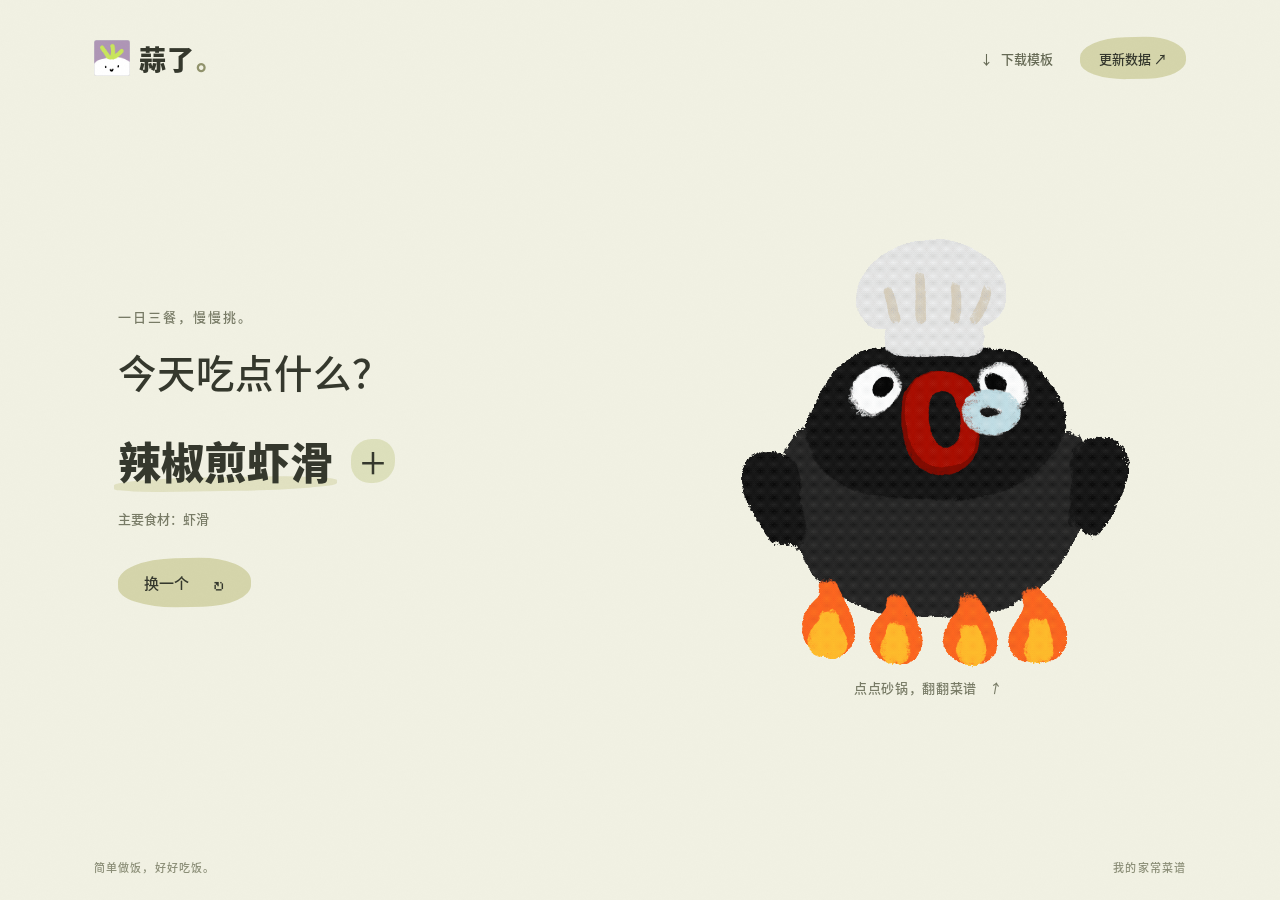
==== index.html @ 5bbe8998 "Add files via upload" ====
<!doctype html>
<html lang="zh-CN">
<head>
  <meta charset="UTF-8">
  <meta name="viewport" content="width=device-width, initial-scale=1, viewport-fit=cover">
  <meta name="theme-color" content="#f1f1e3">
  <meta name="description" content="蒜了，一本慢慢挑、好好吃的家常菜谱。">
  <title>蒜了 · 今天也好好吃饭</title>
  <link rel="icon" href="assets/garlic.png">
  <link rel="stylesheet" href="styles.css">
  <script src="assets/vendor/xlsx.full.min.js" defer></script>
  <script src="icons.js" defer></script>
  <script src="app.js" defer></script>
</head>
<body>
  <svg class="svg-definitions" xmlns="http://www.w3.org/2000/svg" aria-hidden="true"><defs>
    <filter id="pencil-edge" x="-10%" y="-50%" width="120%" height="200%"><feTurbulence type="fractalNoise" baseFrequency=".08 .3" numOctaves="2" seed="12" result="noise"/><feDisplacementMap in="SourceGraphic" in2="noise" scale="1.4" xChannelSelector="R" yChannelSelector="G"/></filter>
    <symbol id="pencil-line" viewBox="0 0 180 12"><path d="M5 6 C34 3 54 8 83 6 S137 7 175 5" fill="none" stroke="currentColor" stroke-width="5" stroke-linecap="round" filter="url(#pencil-edge)"/></symbol>
  </defs></svg>
  <main class="recipe-book">
    <section id="home-screen" class="home-screen fade-in" aria-label="今日推荐">
      <header class="home-header">
        <div class="brand"><img src="assets/garlic.png" alt="" width="36" height="36"><span>蒜了<span class="brand-dot">。</span></span></div>
        <div class="data-actions">
          <button class="text-button" onclick="downloadCSVTemplate()"><span aria-hidden="true">↓</span> 下载模板</button>
          <button class="paint-button small" onclick="triggerFileSelect()">更新数据 <span aria-hidden="true">↗</span></button>
          <input type="file" id="file-uploader" accept=".xlsx,.csv" class="hidden" onchange="handleFileUpload(event)" aria-label="上传菜谱数据">
        </div>
      </header>
      <div class="home-content">
        <div class="recommendation">
          <p class="eyebrow">一日三餐，慢慢挑。</p>
          <h1>今天吃点什么？</h1>
          <div class="recommended-dish"><span id="recommend-dish-name">加载中…</span><button class="add-recommended" onclick="addRecommendedToCart()" aria-label="将推荐菜加入砂锅">＋</button></div>
          <p id="recommend-ingredients" class="recommend-ingredients"></p>
          <button class="paint-button shuffle" onclick="shakeRecommendation()">换一个 <span aria-hidden="true">↻</span></button>
        </div>
        <div class="home-illustration">
          <button id="home-pot-container" class="home-pot" onclick="transitionToApp()" aria-label="打开菜谱，开始选菜"><img src="assets/penguin-pot.gif" alt="正在煮饭的企鹅砂锅" fetchpriority="high"></button>
          <p class="pot-caption">点点砂锅，翻翻菜谱 <span aria-hidden="true">↗</span></p>
        </div>
      </div>
      <footer class="home-footer"><span>简单做饭，好好吃饭。</span><span>我的家常菜谱</span></footer>
    </section>

    <section id="app-screen" class="app-screen hidden fade-in" aria-label="菜谱">
      <header class="app-header">
        <button class="brand" onclick="backToHome()" aria-label="蒜了，返回首页"><img src="assets/garlic.png" alt="" width="30" height="30"><span>蒜了<span class="brand-dot">。</span></span></button>
        <span class="app-note">今天，也好好吃饭。</span>
      </header>
      <nav class="categories" aria-label="食材种类">
        <!-- categories populated once, retaining the original handlers -->
      </nav>
      <div class="book-body">
        <aside class="left-sidebar" aria-label="具体筛选">
          <div id="left-sidebar-tags" class="tag-list"></div>
          <button class="back-button" onclick="backToHome()"><span aria-hidden="true">↶</span> 返回</button>
        </aside>
        <section class="recipe-content" aria-label="菜品列表">
          <div class="filter-caption"><span id="active-filter-indicator">种类：鸡</span><span id="filtered-count">0 条</span></div>
          <div id="recipe-list-container" class="recipe-list"></div>
        </section>
        <aside class="right-sidebar" aria-label="筛选与菜品管理">
          <div class="clipboard">
            <div class="clipboard-art" aria-hidden="true"></div>
            <div class="clipboard-menu">
              <button onclick="selectDimension('烹饪方式')" id="dim-method" class="dimension-btn"><span>烹饪方式 <span class="hand-icon menu-emoji icon-frying-pan" data-hand-icon="frying-pan" aria-hidden="true"></span></span><svg class="menu-line" aria-hidden="true"><use href="#pencil-line"/></svg></button>
              <button onclick="selectDimension('难易程度')" id="dim-difficulty" class="dimension-btn"><span>难易程度 <span class="hand-icon menu-emoji icon-star" data-hand-icon="star" aria-hidden="true"></span></span><svg class="menu-line" aria-hidden="true"><use href="#pencil-line"/></svg></button>
              <button onclick="selectDimension('开胃菜')" id="dim-appetizer" class="dimension-btn"><span>开胃菜 <span class="hand-icon menu-emoji icon-tomato" data-hand-icon="tomato" aria-hidden="true"></span></span><svg class="menu-line" aria-hidden="true"><use href="#pencil-line"/></svg></button>
              <button onclick="selectDimension('快手菜')" id="dim-quick" class="dimension-btn"><span>快手菜 <span class="hand-icon menu-emoji icon-stopwatch" data-hand-icon="stopwatch" aria-hidden="true"></span></span><svg class="menu-line" aria-hidden="true"><use href="#pencil-line"/></svg></button>
            </div>
          </div>
          <div class="sidebar-actions">
            <button class="text-button" onclick="scrollToTop()">回到顶部 <span aria-hidden="true">↑</span></button>
            <button class="text-button" onclick="openAddDishModal()">增加菜品 <span aria-hidden="true">＋</span></button>
            <button class="text-button" onclick="toggleEditMode()" id="edit-mode-btn">编辑菜品 <span class="hand-icon icon-pencil" data-hand-icon="pencil" aria-hidden="true"></span></button>
          </div>
        </aside>
      </div>
      <div class="floating-pot">
        <section id="cart-popup" class="cart-popup hidden fade-in" aria-label="我的砂锅">
          <header class="cart-header"><h2>我的砂锅</h2><span>长按 / 点 × 删除</span></header>
          <div id="cart-items-list" class="cart-items"></div>
          <div class="cart-actions"><button class="text-button danger" onclick="clearCart()">清空</button><button class="paint-button small" onclick="toggleCart()">关闭</button></div>
        </section>
        <button class="cart-toggle" onclick="toggleCart()" aria-label="查看我的砂锅"><span id="cart-star" class="hidden" aria-hidden="true"></span><span class="pot-image"><img src="assets/pot.png" alt="企鹅砂锅"></span><span id="cart-badge" class="cart-badge hidden">0</span><span class="cart-label">我的砂锅</span></button>
      </div>
    </section>
  </main>
  <div id="toast-container" class="toast-container" role="status" aria-live="polite"></div>
  <div id="confirm-modal" class="modal hidden" role="dialog" aria-modal="true" aria-labelledby="confirm-text">
    <div id="confirm-box" class="modal-sheet confirm-sheet scale-95 opacity-0"><div id="confirm-emoji" class="confirm-emoji" aria-hidden="true"></div><p id="confirm-text"></p><div class="dialog-actions"><button id="confirm-cancel-btn" class="text-button">取消</button><button id="confirm-ok-btn" class="paint-button danger">确定</button></div></div>
  </div>
  <div id="add-dish-modal" class="modal hidden" role="dialog" aria-modal="true" aria-labelledby="add-dish-title">
    <div class="modal-sheet form-sheet scale-95 opacity-0"><header class="form-header"><p class="eyebrow">给家常菜谱添一笔</p><h2 id="add-dish-title">增加新菜品</h2></header>
      <form id="add-dish-form" onsubmit="saveNewDish(event)">
        <label for="dish-name">菜名 <span class="required">*</span></label><input type="text" id="dish-name" required placeholder="如：小炒肉">
        <label for="dish-ingredients">主要食材 <span class="required">*</span></label><input type="text" id="dish-ingredients" required placeholder="如：五花肉、青椒">
        <label for="dish-garnish">配料 <span class="optional">选填</span></label><input type="text" id="dish-garnish" placeholder="如：蒜头、豆豉">
        <div class="form-grid"><div><label for="dish-type">种类</label><select id="dish-type"><option value="鸡">鸡</option><option value="猪">猪</option><option value="牛">牛</option><option value="水产">水产</option><option value="鸭">鸭</option><option value="蔬菜">蔬菜</option><option value="干货">干货</option></select></div><div><label for="dish-method">烹饪方式</label><select id="dish-method"><option>炒</option><option>蒸</option><option>煎</option><option>焗</option><option>炖</option><option>白灼</option><option>上汤</option></select></div><div><label for="dish-difficulty">难易程度</label><select id="dish-difficulty"><option value="1">1 星</option><option value="2">2 星</option><option value="3">3 星</option></select></div><div><label for="dish-flavor">口味</label><select id="dish-flavor"><option>开胃</option><option>适中</option><option>清淡</option><option>油腻</option></select></div></div>
        <div class="dialog-actions"><button type="button" class="text-button" onclick="closeAddDishModal()">取消</button><button type="submit" class="paint-button">保存菜品</button></div>
      </form>
    </div>
  </div>
</body>
</html>
---- styles.css ----
@import url('assets/fonts.css');
@import url('assets/icons/icons.css');
:root{--paper:#f1f1e3;--rail:#ece7db;--ink:#35382d;--muted:#787b66;--olive:#d5d5ab;--blue:#b5cad9;--brown:#d6ccb7;--red:#a64e3c;--line:rgba(111,115,87,.16);font-family:Suan Sans,"Microsoft YaHei",sans-serif;color:var(--ink);background:var(--paper);font-synthesis:none}
*{box-sizing:border-box}body{margin:0}button,input,select{font:inherit;color:inherit}button{border:0;cursor:pointer;background:none;-webkit-tap-highlight-color:transparent}button:focus-visible,input:focus-visible,select:focus-visible{outline:2px solid #667e89;outline-offset:4px}button{touch-action:manipulation}button:active{transform:translateY(1px)}img{display:block;max-width:100%}h1,h2,p{margin:0}.hidden{display:none!important}.svg-definitions{position:absolute;width:0;height:0;overflow:hidden}.recipe-book{position:relative;min-height:100svh;isolation:isolate}.recipe-book:after,.modal-sheet:after{content:"";position:absolute;inset:0;background-image:url('assets/paper.svg');opacity:.2;pointer-events:none;z-index:8;mix-blend-mode:multiply}.recipe-book:after{position:fixed}.eyebrow{font-size:13px;letter-spacing:.15em;color:var(--muted)}.brand{display:flex;align-items:center;gap:9px;font-weight:800;font-size:27px;letter-spacing:.05em;white-space:nowrap}.brand img{object-fit:contain}.brand-dot{color:#91936c}.text-button{font-size:13px;min-height:44px;padding:8px 12px;color:#656954;display:inline-flex;align-items:center;justify-content:center;gap:8px}.text-button:hover{color:var(--ink)}.paint-button{position:relative;isolation:isolate;padding:13px 26px;min-height:46px;font-weight:600;font-size:15px;white-space:nowrap}.paint-button:before{content:"";position:absolute;inset:0;z-index:-1;background:var(--olive);border-radius:43% 39% 36% 44% / 47% 48% 43% 42%;transform:rotate(-1deg)}.paint-button:hover:before{background:#cbcea0}.paint-button.small{font-size:13px;padding:10px 19px;min-height:42px}.danger{color:var(--red)}.paint-button.danger:before{background:#ebd6c9}
.home-screen{min-height:100svh;max-width:1200px;margin:auto;padding:36px 54px 25px;display:flex;flex-direction:column}.home-header{display:flex;justify-content:space-between;align-items:center;gap:20px}.data-actions{display:flex;align-items:center;gap:15px}.home-content{flex:1;display:grid;grid-template-columns:1.05fr 1fr;align-items:center;gap:35px;padding:65px 0 60px;min-height:650px}.recommendation{padding:0 0 30px 24px}.recommendation h1{font-size:clamp(26px,3vw,40px);font-weight:500;margin:17px 0 29px;letter-spacing:.025em}.recommended-dish{display:flex;align-items:center;gap:18px;position:relative;width:fit-content;max-width:100%}.recommended-dish:after{content:"";height:14px;background:var(--olive);opacity:.6;position:absolute;bottom:2px;left:-4px;right:58px;border-radius:45% 37% 44% 29%;z-index:-1;transform:rotate(-1deg)}#recommend-dish-name{font-size:clamp(27px,3.4vw,43px);font-weight:800;line-height:1.5;transition:transform .18s;overflow-wrap:anywhere}.add-recommended{flex-shrink:0;min-width:44px;min-height:44px;border-radius:47% 43% 49% 42%;background:#dde0bc;font-size:30px;font-weight:400;line-height:1}.recommend-ingredients{margin-top:16px;font-size:13px;color:var(--muted)}.shuffle{margin-top:30px;display:inline-flex;gap:24px;align-items:center}.shuffle span{font-size:23px;line-height:1}.home-illustration{display:flex;flex-direction:column;align-items:center}.home-pot{width:100%;max-width:420px;aspect-ratio:1;position:relative;transition:transform .6s,opacity .6s}.home-pot img{position:absolute;width:139%;max-width:none;left:-19%;top:-11%;pointer-events:none}.home-pot:hover{transform:rotate(-2deg)}.pot-caption{font-size:13px;letter-spacing:.05em;color:var(--muted);margin-top:-12px}.pot-caption span{display:inline-block;margin-left:8px;transform:rotate(-35deg)}.home-footer{display:flex;justify-content:space-between;color:#8b8e77;font-size:11px;letter-spacing:.1em}
.app-screen{height:100svh;max-width:1320px;margin:auto;display:flex;flex-direction:column;position:relative;overflow:hidden}.app-header{display:flex;justify-content:space-between;align-items:center;padding:24px 40px 8px;flex-shrink:0}.app-header .brand{font-size:23px}.app-note{font-size:12px;color:var(--muted);letter-spacing:.1em}.categories{display:flex;justify-content:space-around;align-items:start;flex-shrink:0;padding:12px 145px 24px 145px;gap:8px}.category-btn{position:relative;display:flex;flex-direction:column;align-items:center;justify-content:center;min-height:66px;min-width:58px;padding:4px 12px 7px;gap:4px;transition:transform .16s}.category-btn>.category-icon{font-family:"Apple Color Emoji","Segoe UI Emoji",sans-serif;font-size:32px;line-height:1.2}.category-name{font-size:12px;color:var(--muted)}.category-btn.active .category-name{color:var(--ink);font-weight:800}.nav-fire-container{position:absolute;bottom:-15px;width:32px;height:17px;left:50%;transform:translateX(-50%)}.nav-fire-container img{width:100%;height:100%;object-fit:contain}.book-body{display:grid;grid-template-columns:132px minmax(0,1fr) 246px;flex:1;min-height:0}.left-sidebar{position:relative;background:var(--rail);display:flex;flex-direction:column;justify-content:space-between;min-height:0;padding:30px 12px 26px 22px}.left-sidebar:after{content:"";position:absolute;right:-8px;top:0;bottom:0;width:14px;background:var(--rail);clip-path:polygon(0 0,80% 2%,66% 12%,100% 24%,67% 38%,89% 54%,50% 71%,80% 89%,60% 100%,0 100%);pointer-events:none}.tag-list{display:flex;flex-direction:column;gap:13px;overflow:auto;padding:2px 0 12px;scrollbar-width:thin}.tag-btn{position:relative;isolation:isolate;padding:12px 3px;min-height:46px;display:flex;align-items:center;justify-content:center;gap:7px;font-size:16px;font-weight:600;flex-shrink:0}.tag-btn:before{content:"";position:absolute;inset:3px -2px;background:transparent;border-radius:43% 38% 47% 40%;z-index:-1;transform:rotate(-2deg)}.tag-btn[class~="bg-[#d6ccb7]"]:before{background:var(--brown)}.tag-btn .tag-emoji{font-size:17px}.tag-hint{font-size:12px;line-height:2;text-align:center;color:#92917d;padding:20px 0}.back-button{font-size:14px;min-height:44px;flex-shrink:0;margin-top:8px}.back-button span{font-size:23px;vertical-align:-2px;margin-right:6px}.recipe-content{display:flex;flex-direction:column;min-width:0;min-height:0;padding:0 30px 0 38px}.filter-caption{display:flex;align-items:center;justify-content:space-between;gap:12px;padding:27px 0 16px;color:var(--muted);font-size:12px;flex-shrink:0}.filter-caption>span:first-child{min-width:0;overflow:hidden;text-overflow:ellipsis;white-space:nowrap}#filtered-count{font-size:11px;white-space:nowrap;color:#878b73}.recipe-list{overflow-y:auto;min-height:0;flex:1;padding-bottom:160px;scrollbar-width:thin;scrollbar-color:#cbceb3 transparent;overscroll-behavior:contain}.recipe-row{display:flex;justify-content:space-between;align-items:center;gap:15px;min-height:123px;padding:23px 4px 24px;border-bottom:1px solid var(--line);cursor:pointer;position:relative}.recipe-row:hover{background:rgba(255,255,255,.2)}.dish-copy{min-width:0;flex:1}.dish-name{font-size:22px;line-height:1.6;font-weight:800;overflow-wrap:anywhere;letter-spacing:.015em}.dish-meta{display:flex;flex-wrap:wrap;gap:4px 10px;margin-top:8px;font-size:11px;line-height:1.8;color:#858873}.dish-meta>span+span:before{content:"·";margin-right:10px;color:#b8bba4}.dish-meta .dish-stars{font-family:Arial,sans-serif;font-size:12px;color:#9d9259;letter-spacing:1px}.dish-detail{font-size:11px;line-height:1.8;color:#858873;margin-top:3px}.add-btn,.delete-btn{position:relative;isolation:isolate;width:44px;height:44px;flex-shrink:0;font-size:27px;line-height:1;font-weight:400;display:flex;align-items:center;justify-content:center}.add-btn:before,.delete-btn:before{content:"";position:absolute;inset:3px;background:#dadcb9;border-radius:46% 39% 47% 40%;z-index:-1;transform:rotate(-4deg)}.delete-btn{color:var(--red)}.delete-btn:before{background:#e9d6ca}.empty-state{padding:60px 8px;text-align:center;font-size:13px;line-height:2;color:var(--muted)}.empty-state .empty-icon{font-size:34px;margin-bottom:15px}.empty-state button{margin-top:18px}.right-sidebar{padding:8px 22px 190px 9px;overflow-y:auto;scrollbar-width:thin;min-height:0}.clipboard{position:relative;width:100%;aspect-ratio:2136/3797;isolation:isolate}.clipboard-art{position:absolute;inset:0;width:100%;height:100%;pointer-events:none;z-index:-1}.clipboard-menu{position:absolute;left:12%;right:11%;top:23%;bottom:9%;display:flex;flex-direction:column;justify-content:space-around}.dimension-btn{position:relative;min-height:44px;flex:1;padding:8px 0 12px;font-size:17px;font-weight:800;white-space:nowrap;isolation:isolate}.dimension-btn>span{position:relative;display:inline-block;z-index:1}.dimension-btn:before{content:"";position:absolute;inset:14% -3% 26%;border-radius:43% 38% 46% 37%;transform:rotate(-1.5deg);background:transparent;z-index:0}.dimension-btn[class~="bg-[#b5cad9]"]:before{background:#b5cad9b8}.menu-emoji{font-family:"Apple Color Emoji","Segoe UI Emoji",sans-serif;font-size:17px;vertical-align:0}.menu-line{position:absolute;left:0;bottom:8%;width:100%;height:12px;color:#b5cad9;overflow:visible;transform:rotate(-.6deg)}.dimension-btn:nth-child(2) .menu-line{transform:rotate(.8deg) scaleX(.95)}.dimension-btn:nth-child(3) .menu-line{transform:rotate(-1deg) scaleX(1.03)}.sidebar-actions{display:flex;flex-direction:column;align-items:center;gap:3px;margin-top:10px}.sidebar-actions .text-button{font-size:13px;width:100%}.sidebar-actions .text-button:nth-child(2){margin-top:8px}.sidebar-actions .text-button[class~="bg-red-500"]{color:var(--red);background:#e8d8c9;border-radius:43% 39% 44% 36%}
.floating-pot{position:absolute;bottom:max(24px,env(safe-area-inset-bottom));right:31px;display:flex;align-items:flex-end;flex-direction:column;z-index:12;pointer-events:none}.floating-pot>*{pointer-events:auto}.cart-toggle{position:relative;width:150px;padding:0 10px 7px;display:flex;flex-direction:column;align-items:center}.pot-image{position:relative;display:block;width:130px;height:130px;overflow:hidden}.pot-image img{position:absolute;width:149%;max-width:none;left:-25%;top:-28%}.cart-label{font-size:12px;letter-spacing:.08em;margin-top:6px;color:#656954}.cart-badge{position:absolute;top:12px;right:8px;min-width:25px;height:25px;padding:0 6px;background:#b85642;color:#fff;display:flex;align-items:center;justify-content:center;font-size:11px;border-radius:47% 42% 46% 41%}.cart-popup{position:relative;width:330px;background:#fbfbf5;padding:26px 24px 24px;border-radius:33% 18% 16% 14% / 9% 12% 16% 15%;margin:0 20px 25px 0;box-shadow:0 5px 22px #64664b0d}.cart-popup:after{content:"";position:absolute;right:38px;bottom:-18px;width:28px;height:30px;background:#fbfbf5;clip-path:polygon(0 0,100% 0,71% 100%)}.cart-header{display:flex;flex-wrap:wrap;align-items:center;justify-content:space-between;gap:8px;margin-bottom:16px}.cart-header h2{font-size:18px;font-weight:800}.cart-header>span{font-size:10px;color:var(--muted)}.cart-items{max-height:min(35svh,260px);overflow:auto;overscroll-behavior:contain}.recipe-cart-item{display:flex;justify-content:space-between;align-items:center;gap:10px;padding:7px 0;border-bottom:1px solid var(--line);font-size:14px;min-height:44px;user-select:none}.recipe-cart-item>span{overflow-wrap:anywhere;min-width:0}.cart-remove{color:var(--red);font-size:22px;min-width:44px;min-height:44px}.cart-empty{padding:25px 0;font-size:13px;line-height:2;color:var(--muted);text-align:center}.cart-empty small{font-size:11px}.cart-actions{display:flex;justify-content:space-between;align-items:center;margin-top:18px}.modal{position:fixed;inset:0;background:#42473355;backdrop-filter:blur(3px);z-index:40;display:flex;justify-content:center;align-items:center;padding:20px}.modal-sheet{position:relative;background:#f6f5e9;padding:30px;max-height:calc(100svh - 40px);overflow-y:auto;box-shadow:0 16px 65px #36392b18;border-radius:24px 29px 22px 26px;transition:opacity .15s,transform .15s}.modal-sheet>*{position:relative;z-index:9}.confirm-sheet{width:360px;text-align:center}.confirm-emoji{font-size:32px;margin-bottom:14px}#confirm-text{font-size:15px;line-height:1.9;overflow-wrap:anywhere}.dialog-actions{display:flex;gap:15px;justify-content:flex-end;align-items:center;margin-top:28px}.confirm-sheet .dialog-actions{justify-content:center}.form-sheet{width:440px}.form-header{margin-bottom:24px}.form-header .eyebrow{font-size:11px}.form-header h2{font-size:23px;font-weight:800;margin-top:8px}.form-sheet label{display:block;font-size:12px;margin:14px 0 7px}.required{color:#9c6647}.optional{color:#8c907b;font-size:10px;margin-left:6px}.form-sheet input,.form-sheet select{width:100%;height:44px;background:#fcfcf5;border:1px solid #cccfb8;border-radius:5px;padding:9px 11px;font-size:14px}.form-sheet input::placeholder{color:#9da18a}.form-grid{display:grid;grid-template-columns:1fr 1fr;gap:0 16px}.toast-container{position:fixed;top:max(20px,env(safe-area-inset-top));left:50%;transform:translateX(-50%);z-index:60;display:flex;flex-direction:column;gap:8px;pointer-events:none;width:max-content;max-width:calc(100% - 32px)}.toast{display:flex;align-items:center;gap:9px;background:#fcfcf5;box-shadow:0 4px 22px #535b3920;border-radius:14px 11px 16px 13px;padding:13px 18px;font-size:12px;line-height:1.7;transition:opacity .2s,transform .2s;pointer-events:auto}.opacity-0{opacity:0}.scale-95{transform:scale(.95)}.scale-105{transform:scale(1.025)}.fade-in{animation:fade-in .35s ease-out}@keyframes fade-in{from{opacity:0;translate:0 6px}to{opacity:1;translate:0 0}}#home-pot-container[class~="scale-[2.5]"]{transform:scale(2.5)}.recipe-cart-item[class~="bg-red-50"]{background:#eadbce}.recipe-cart-item[class~="scale-[0.98]"]{transform:scale(.98)}
@media(min-width:1400px){.app-screen{padding-top:12px}.book-body{grid-template-columns:145px minmax(0,1fr) 260px}.recipe-row{min-height:136px}.dish-name{font-size:24px}.recipe-content{padding-left:55px;padding-right:50px}}
@media(max-width:900px){.home-screen{padding:28px 30px 20px}.home-content{gap:5px;min-height:580px}.recommendation{padding-left:0}.app-header{padding:20px 25px 7px}.categories{padding-left:95px;padding-right:110px}.book-body{grid-template-columns:95px minmax(0,1fr) 180px}.left-sidebar{padding:25px 8px 20px 10px}.recipe-content{padding:0 19px 0 26px}.right-sidebar{padding:11px 12px 165px 2px}.dimension-btn{font-size:13px}.menu-emoji{font-size:14px}.tag-btn{font-size:14px}.dish-name{font-size:20px}.dish-meta{gap:3px 7px}.dish-meta>span+span:before{margin-right:7px}.floating-pot{right:18px;bottom:20px}.cart-toggle{width:135px}.pot-image{width:115px;height:115px}}
@media(max-width:600px){.home-screen{padding:22px 23px 20px}.home-header{gap:8px}.brand{font-size:25px;gap:6px}.brand img{width:29px;height:29px}.data-actions{gap:2px}.data-actions .text-button{font-size:11px;padding:6px}.data-actions .paint-button{font-size:11px;padding:9px 12px;min-height:38px}.home-content{display:flex;flex-direction:column;justify-content:center;gap:15px;min-height:0;padding:42px 0 26px}.recommendation{width:100%;padding:0;text-align:center}.eyebrow{font-size:11px}.recommendation h1{font-size:25px;margin:13px 0 18px}.recommended-dish{margin:auto;gap:12px;max-width:100%}#recommend-dish-name{font-size:29px}.recommended-dish:after{right:48px;bottom:1px;height:11px}.add-recommended{min-width:40px;min-height:40px;font-size:27px}.recommend-ingredients{margin-top:12px;font-size:12px}.shuffle{margin-top:21px;font-size:14px;padding:11px 26px;min-height:43px}.home-illustration{width:100%;flex-shrink:0}.home-pot{width:min(70vw,310px);aspect-ratio:1;margin-top:0}.pot-caption{font-size:11px;margin-top:-9px}.home-footer{font-size:9px;letter-spacing:.04em}.app-header{padding:17px 17px 5px}.app-header .brand{font-size:21px}.app-header .brand img{width:25px;height:25px}.app-note{font-size:10px;letter-spacing:.02em}.categories{padding:11px 9px 23px;gap:0;justify-content:space-between}.category-btn{min-width:0;width:14.285%;min-height:58px;padding:2px 0 5px;gap:5px}.category-btn>.category-icon{font-size:27px}.category-name{font-size:10px}.nav-fire-container{width:26px;height:13px;bottom:-11px}.book-body{grid-template-columns:58px minmax(0,1fr) 106px}.left-sidebar{padding:17px 4px 14px 6px}.tag-list{gap:7px}.tag-btn{font-size:13px;min-height:44px;padding:9px 0;gap:3px;flex-direction:column}.tag-btn .tag-emoji{font-size:14px}.tag-btn:before{inset:0 -1px}.tag-hint{font-size:10px;line-height:1.9;padding:18px 2px}.back-button{font-size:11px;padding:6px 0}.back-button span{display:block;font-size:20px;margin:0}.recipe-content{padding:0 9px 0 17px}.filter-caption{font-size:10px;padding:20px 0 10px;gap:4px}#filtered-count{font-size:9px}.recipe-row{gap:4px;padding:17px 0;min-height:117px}.dish-name{font-size:16px;line-height:1.65;letter-spacing:0}.dish-meta{font-size:10px;gap:2px 6px;margin-top:6px}.dish-meta>span+span:before{margin-right:6px}.dish-meta .dish-stars{font-size:11px}.dish-detail{font-size:10px;margin-top:2px}.add-btn,.delete-btn{width:37px;height:44px;font-size:24px}.add-btn:before,.delete-btn:before{inset:6px 2px}.right-sidebar{padding:9px 3px 145px 0}.clipboard{width:103px;margin-left:0}.clipboard-menu{left:11%;right:10%;top:22%;bottom:8%}.dimension-btn{font-size:11px;min-height:32px;padding:5px 0 9px;letter-spacing:-.04em}.menu-emoji{font-size:11px}.menu-line{height:8px;bottom:5%}.sidebar-actions{gap:0;margin-top:8px}.sidebar-actions .text-button{font-size:10px;min-height:44px;padding:6px 1px;gap:3px}.sidebar-actions .text-button:nth-child(2){margin-top:3px}.floating-pot{right:4px;bottom:max(14px,env(safe-area-inset-bottom))}.cart-toggle{width:105px;padding:0 6px 5px}.pot-image{width:91px;height:91px}.cart-label{font-size:10px;margin-top:2px}.cart-badge{top:6px;right:3px;min-width:22px;height:22px;font-size:10px}.cart-popup{width:min(300px,calc(100vw - 30px));margin-right:9px;margin-bottom:20px;padding:23px 21px}.cart-header h2{font-size:17px}.cart-items{max-height:min(33svh,230px)}.recipe-cart-item{font-size:13px}.modal{padding:16px}.modal-sheet{max-height:calc(100svh - 32px);padding:25px 23px}.form-header{margin-bottom:16px}.form-header h2{font-size:21px}.form-sheet label{margin-top:11px}.empty-state{font-size:11px;padding:30px 0}.empty-state button{padding:10px 7px;font-size:11px}.toast{font-size:11px;padding:11px 14px}}
@media(max-width:360px){.book-body{grid-template-columns:51px minmax(0,1fr) 94px}.clipboard{width:92px}.dimension-btn{font-size:10px}.menu-emoji{font-size:10px}.recipe-content{padding-left:13px;padding-right:6px}.dish-name{font-size:15px}.dish-meta{gap:1px 5px}.dish-meta>span+span:before{margin-right:5px}.add-btn,.delete-btn{width:33px}.home-screen{padding-left:17px;padding-right:17px}.data-actions .text-button{font-size:10px}.home-pot{width:min(64vw,270px)}}
@media(max-height:720px) and (max-width:600px){.home-content{padding-top:24px;gap:8px}.home-pot{width:min(58vw,240px)}.recommendation h1{font-size:22px;margin-bottom:12px}.shuffle{margin-top:14px}.home-footer{margin-top:10px}.app-header{padding-top:12px}.categories{padding-top:7px}.sidebar-actions .text-button{min-height:38px}.right-sidebar{padding-bottom:125px}.pot-image{height:78px;width:78px}}
@media(prefers-reduced-motion:reduce){*,*:before,*:after{animation:none!important;transition:none!important;scroll-behavior:auto!important}.home-pot:hover{transform:none}}
.home-pot img{top:-18%}.pot-caption{margin-top:10px}
.app-screen,.home-screen{transition:opacity .45s ease}
@media(max-width:600px){.clipboard{aspect-ratio:auto;height:260px}.clipboard-menu{top:19%;bottom:9%;left:11%;right:10%}.dimension-btn{min-height:44px}.pot-caption{margin-top:8px}}
@media(max-width:360px){.clipboard{height:250px}}
/* Nine-slice the original drawing: preserve the clip, corners and paper edge. */
.clipboard-art{display:block;border:1px solid transparent;border-image-source:url('assets/clipboard.png');border-image-slice:850 200 400 200 fill;border-image-width:22.385% 9.363% 10.535% 9.363%;border-image-repeat:stretch}
.clipboard-art>*{display:none}
@media(max-width:600px){.clipboard-art{border-image-width:41px 9.64px 19.3px 9.64px}}
@media(max-width:360px){.clipboard-art{border-image-width:36.6px 8.61px 17.2px 8.61px}}
@media(max-height:650px) and (max-width:600px){.clipboard{height:232px}.clipboard-menu{top:17%;bottom:7%}.right-sidebar{padding-bottom:135px}.sidebar-actions{margin-top:4px}.sidebar-actions .text-button{min-height:38px}}
/* User-drawn icons: original transparent margins remain part of each asset. */
.hand-icon{display:inline-block;width:24px;height:24px;flex-shrink:0;background-size:contain;background-repeat:no-repeat;background-position:center;vertical-align:middle}
.category-btn>.category-icon{display:flex;align-items:center;justify-content:center;font-size:0;line-height:1}
.category-icon .hand-icon{width:48px;height:48px}
.dimension-btn>span{display:inline-flex;align-items:center;justify-content:center;gap:3px}
.menu-emoji.hand-icon{width:30px;height:30px}
.tag-emoji{display:inline-flex;align-items:center;justify-content:center;gap:0;line-height:1}
.tag-emoji>.hand-icon{width:29px;height:29px}
.tag-emoji>.icon-star{width:16px;height:16px}
.dish-meta .dish-stars{display:inline-flex;align-items:center;gap:0}
.dish-stars>.hand-icon{width:17px;height:17px}
.empty-icon>.hand-icon{width:56px;height:56px}
.confirm-emoji{display:flex;justify-content:center}
.confirm-emoji>.hand-icon{width:56px;height:56px}
.toast>.hand-icon{width:31px;height:31px}
.sidebar-actions .hand-icon{width:24px;height:24px}
@media(max-width:600px){.category-icon .hand-icon{width:40px;height:40px}.menu-emoji.hand-icon{width:23px;height:23px}.tag-emoji>.hand-icon{width:25px;height:25px}.tag-emoji>.icon-star{width:13px;height:13px}.dish-stars>.hand-icon{width:14px;height:14px}.sidebar-actions .hand-icon{width:21px;height:21px}.toast>.hand-icon{width:28px;height:28px}}
@media(max-width:360px){.category-icon .hand-icon{width:37px;height:37px}.menu-emoji.hand-icon{width:21px;height:21px}.dimension-btn>span{gap:1px}}
/* Trial copy: icon-only categories, with labels on the selected sub-filter. */
.categories .category-btn{gap:0;min-height:64px;padding-top:4px;padding-bottom:8px}
.tag-list .tag-btn{flex-direction:column;gap:3px;height:74px;min-height:74px;padding:5px 0}
.tag-list .tag-emoji>.hand-icon{width:34px;height:34px}
.tag-list .tag-emoji>.icon-star{width:18px;height:18px}
.tag-label{visibility:hidden;display:block;min-height:18px;font-size:13px;line-height:18px}
.tag-btn[aria-pressed="true"] .tag-label{visibility:visible}
@media(max-width:600px){.categories .category-btn{min-height:52px;padding-top:2px;padding-bottom:5px}.tag-list .tag-btn{height:65px;min-height:65px;gap:2px;padding:4px 0}.tag-list .tag-emoji>.hand-icon{width:31px;height:31px}.tag-list .tag-emoji>.icon-star{width:13px;height:13px}.tag-label{font-size:12px;min-height:16px;line-height:16px}}
/* Selection mark calibrated against the supplied 512px chicken/pig mockups. */
.categories .category-icon{position:relative;isolation:isolate}
.nav-check-container{position:absolute;width:74%;height:74%;left:19%;top:34%;pointer-events:none;z-index:2}
.nav-check-container img{display:block;width:100%;height:100%;max-width:none;object-fit:contain}
/* More visible drawings; labels retain their reserved space so selection never shifts icons. */
.tag-list .tag-btn{height:84px;min-height:84px}
.tag-list .tag-emoji{width:100%;min-height:48px}
.tag-list .tag-emoji>.hand-icon{width:48px;height:48px}
.tag-list .tag-emoji>.icon-star{width:min(22px,33.333%);height:22px}
@media(max-width:600px){.tag-list .tag-btn{height:72px;min-height:72px}.tag-list .tag-emoji{min-height:42px}.tag-list .tag-emoji>.hand-icon{width:42px;height:42px}.tag-list .tag-emoji>.icon-star{width:min(18px,33.333%);height:18px}}
@media(max-width:360px){.tag-list .tag-emoji{min-height:38px}.tag-list .tag-emoji>.hand-icon{width:38px;height:38px}.tag-list .tag-emoji>.icon-star{width:min(16px,33.333%);height:16px}}
/* Compact sub-filter rail: only the selected row springs open to reveal its label. */
.tag-list{gap:4px;scrollbar-gutter:auto}
.tag-list .tag-btn{--tag-rest-height:62px;--tag-open-height:86px;--tag-art-size:48px;position:relative;justify-content:flex-start;flex-direction:column;gap:0;height:var(--tag-rest-height);min-height:var(--tag-rest-height);padding:6px 0;transition:height 260ms cubic-bezier(.25,.8,.25,1),transform 140ms ease}
.tag-list .tag-emoji{flex-shrink:0;min-height:var(--tag-art-size);height:var(--tag-art-size);transform-origin:50% 65%}
.tag-list .tag-label{position:absolute;top:calc(var(--tag-art-size) + 9px);left:0;right:0;min-height:18px;line-height:18px;opacity:0;visibility:hidden;transform:translateY(-6px) scale(.94);pointer-events:none;transition:opacity 130ms ease,transform 180ms ease,visibility 0s linear 180ms}
.tag-list .tag-btn[aria-pressed="true"]{height:var(--tag-open-height);transition:height 440ms cubic-bezier(.22,1.45,.36,1),transform 140ms ease}
.tag-list .tag-btn[aria-pressed="true"] .tag-label{opacity:1;visibility:visible;transform:translateY(0) scale(1);transition:opacity 170ms ease 75ms,transform 270ms cubic-bezier(.22,1.3,.36,1) 65ms,visibility 0s}
.tag-list .tag-btn[aria-pressed="true"] .tag-emoji{animation:tag-duang 440ms ease-out}
@keyframes tag-duang{0%{transform:scale(1)}32%{transform:scale(1.12,.93)}58%{transform:scale(.96,1.06)}80%{transform:scale(1.025,.985)}100%{transform:scale(1)}}
@media(max-width:600px){.tag-list{gap:3px}.tag-list .tag-btn{--tag-rest-height:52px;--tag-open-height:76px;--tag-art-size:42px;padding:4px 0}.tag-list .tag-label{top:calc(var(--tag-art-size) + 7px);min-height:16px;line-height:16px}}
@media(max-width:360px){.tag-list .tag-btn{--tag-rest-height:48px;--tag-open-height:72px;--tag-art-size:38px}}
@media(prefers-reduced-motion:reduce){.tag-list .tag-btn,.tag-list .tag-label,.tag-list .tag-emoji{transition:none!important;animation:none!important}}
.tag-list{overflow-x:hidden}
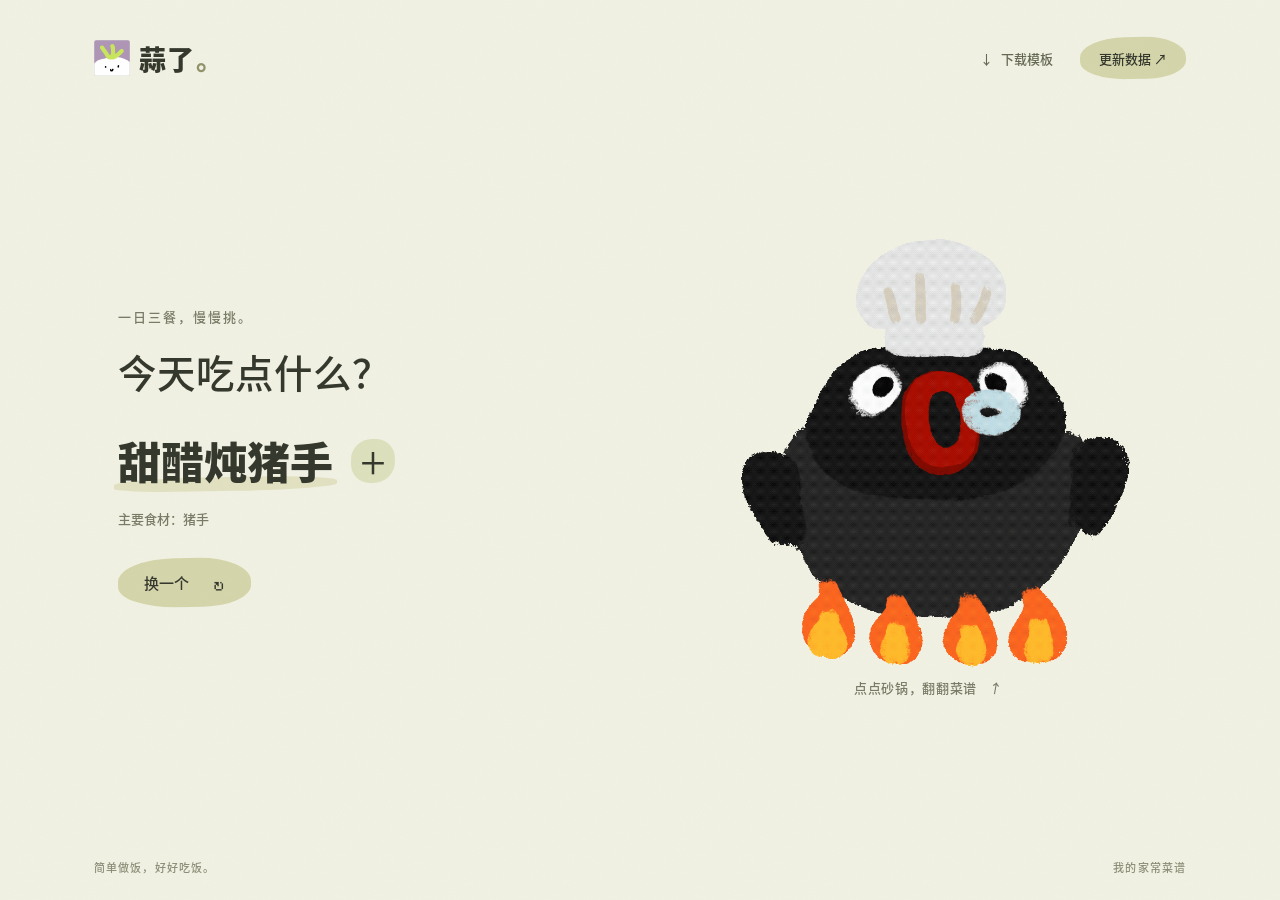
==== commit 4bd53013: "Add files via upload" ====
--- a/index.html
+++ b/index.html
@@ -8,9 +8,10 @@
   <title>蒜了 · 今天也好好吃饭</title>
   <link rel="icon" href="assets/garlic.png">
   <link rel="stylesheet" href="styles.css">
-  <script src="assets/vendor/xlsx.full.min.js" defer></script>
+  <script src="storage.js" defer></script>
   <script src="icons.js" defer></script>
   <script src="app.js" defer></script>
+  <script src="offline.js" defer></script>
 </head>
 <body>
   <svg class="svg-definitions" xmlns="http://www.w3.org/2000/svg" aria-hidden="true"><defs>
@@ -30,13 +31,17 @@
       <div class="home-content">
         <div class="recommendation">
           <p class="eyebrow">一日三餐，慢慢挑。</p>
-          <h1>今天吃点什么？</h1>
+          <h1><span class="desktop-recommend-title">今天吃点什么？</span><span class="mobile-recommend-title">今天吃什么？</span></h1>
           <div class="recommended-dish"><span id="recommend-dish-name">加载中…</span><button class="add-recommended" onclick="addRecommendedToCart()" aria-label="将推荐菜加入砂锅">＋</button></div>
           <p id="recommend-ingredients" class="recommend-ingredients"></p>
           <button class="paint-button shuffle" onclick="shakeRecommendation()">换一个 <span aria-hidden="true">↻</span></button>
+          <div class="note-actions">
+            <button type="button" class="note-reject" onclick="shakeRecommendation()" aria-label="换一个推荐菜"><span class="hand-icon icon-error-cross" aria-hidden="true"></span></button>
+            <button type="button" class="note-accept" onclick="addRecommendedToCart()" aria-label="将推荐菜加入砂锅"><img src="assets/icons/recommend-confirm.webp" alt="" width="96" height="96" loading="lazy" decoding="async"></button>
+          </div>
         </div>
         <div class="home-illustration">
-          <button id="home-pot-container" class="home-pot" onclick="transitionToApp()" aria-label="打开菜谱，开始选菜"><img src="assets/penguin-pot.gif" alt="正在煮饭的企鹅砂锅" fetchpriority="high"></button>
+          <button id="home-pot-container" class="home-pot" onclick="transitionToApp()" aria-label="打开菜谱，开始选菜"><img src="assets/penguin-pot.webp" alt="正在煮饭的企鹅砂锅" fetchpriority="high"></button>
           <p class="pot-caption">点点砂锅，翻翻菜谱 <span aria-hidden="true">↗</span></p>
         </div>
       </div>
@@ -73,6 +78,7 @@
           <div class="sidebar-actions">
             <button class="text-button" onclick="scrollToTop()">回到顶部 <span aria-hidden="true">↑</span></button>
             <button class="text-button" onclick="openAddDishModal()">增加菜品 <span aria-hidden="true">＋</span></button>
+            <button class="text-button" onclick="exportRecipesToExcel()" id="export-recipes-btn">导出菜谱 <span aria-hidden="true">↓</span></button>
             <button class="text-button" onclick="toggleEditMode()" id="edit-mode-btn">编辑菜品 <span class="hand-icon icon-pencil" data-hand-icon="pencil" aria-hidden="true"></span></button>
           </div>
         </aside>
@@ -83,7 +89,7 @@
           <div id="cart-items-list" class="cart-items"></div>
           <div class="cart-actions"><button class="text-button danger" onclick="clearCart()">清空</button><button class="paint-button small" onclick="toggleCart()">关闭</button></div>
         </section>
-        <button class="cart-toggle" onclick="toggleCart()" aria-label="查看我的砂锅"><span id="cart-star" class="hidden" aria-hidden="true"></span><span class="pot-image"><img src="assets/pot.png" alt="企鹅砂锅"></span><span id="cart-badge" class="cart-badge hidden">0</span><span class="cart-label">我的砂锅</span></button>
+        <button class="cart-toggle" onclick="toggleCart()" aria-label="查看我的砂锅"><span id="cart-star" class="hidden" aria-hidden="true"></span><span class="pot-image"><img src="assets/pot.webp" alt="企鹅砂锅"></span><span id="cart-badge" class="cart-badge hidden">0</span><span class="cart-label">我的砂锅</span></button>
       </div>
     </section>
   </main>
--- a/styles.css
+++ b/styles.css
@@ -1,73 +1,130 @@
-@import url('assets/fonts.css');
-@import url('assets/icons/icons.css');
-:root{--paper:#f1f1e3;--rail:#ece7db;--ink:#35382d;--muted:#787b66;--olive:#d5d5ab;--blue:#b5cad9;--brown:#d6ccb7;--red:#a64e3c;--line:rgba(111,115,87,.16);font-family:Suan Sans,"Microsoft YaHei",sans-serif;color:var(--ink);background:var(--paper);font-synthesis:none}
-*{box-sizing:border-box}body{margin:0}button,input,select{font:inherit;color:inherit}button{border:0;cursor:pointer;background:none;-webkit-tap-highlight-color:transparent}button:focus-visible,input:focus-visible,select:focus-visible{outline:2px solid #667e89;outline-offset:4px}button{touch-action:manipulation}button:active{transform:translateY(1px)}img{display:block;max-width:100%}h1,h2,p{margin:0}.hidden{display:none!important}.svg-definitions{position:absolute;width:0;height:0;overflow:hidden}.recipe-book{position:relative;min-height:100svh;isolation:isolate}.recipe-book:after,.modal-sheet:after{content:"";position:absolute;inset:0;background-image:url('assets/paper.svg');opacity:.2;pointer-events:none;z-index:8;mix-blend-mode:multiply}.recipe-book:after{position:fixed}.eyebrow{font-size:13px;letter-spacing:.15em;color:var(--muted)}.brand{display:flex;align-items:center;gap:9px;font-weight:800;font-size:27px;letter-spacing:.05em;white-space:nowrap}.brand img{object-fit:contain}.brand-dot{color:#91936c}.text-button{font-size:13px;min-height:44px;padding:8px 12px;color:#656954;display:inline-flex;align-items:center;justify-content:center;gap:8px}.text-button:hover{color:var(--ink)}.paint-button{position:relative;isolation:isolate;padding:13px 26px;min-height:46px;font-weight:600;font-size:15px;white-space:nowrap}.paint-button:before{content:"";position:absolute;inset:0;z-index:-1;background:var(--olive);border-radius:43% 39% 36% 44% / 47% 48% 43% 42%;transform:rotate(-1deg)}.paint-button:hover:before{background:#cbcea0}.paint-button.small{font-size:13px;padding:10px 19px;min-height:42px}.danger{color:var(--red)}.paint-button.danger:before{background:#ebd6c9}
-.home-screen{min-height:100svh;max-width:1200px;margin:auto;padding:36px 54px 25px;display:flex;flex-direction:column}.home-header{display:flex;justify-content:space-between;align-items:center;gap:20px}.data-actions{display:flex;align-items:center;gap:15px}.home-content{flex:1;display:grid;grid-template-columns:1.05fr 1fr;align-items:center;gap:35px;padding:65px 0 60px;min-height:650px}.recommendation{padding:0 0 30px 24px}.recommendation h1{font-size:clamp(26px,3vw,40px);font-weight:500;margin:17px 0 29px;letter-spacing:.025em}.recommended-dish{display:flex;align-items:center;gap:18px;position:relative;width:fit-content;max-width:100%}.recommended-dish:after{content:"";height:14px;background:var(--olive);opacity:.6;position:absolute;bottom:2px;left:-4px;right:58px;border-radius:45% 37% 44% 29%;z-index:-1;transform:rotate(-1deg)}#recommend-dish-name{font-size:clamp(27px,3.4vw,43px);font-weight:800;line-height:1.5;transition:transform .18s;overflow-wrap:anywhere}.add-recommended{flex-shrink:0;min-width:44px;min-height:44px;border-radius:47% 43% 49% 42%;background:#dde0bc;font-size:30px;font-weight:400;line-height:1}.recommend-ingredients{margin-top:16px;font-size:13px;color:var(--muted)}.shuffle{margin-top:30px;display:inline-flex;gap:24px;align-items:center}.shuffle span{font-size:23px;line-height:1}.home-illustration{display:flex;flex-direction:column;align-items:center}.home-pot{width:100%;max-width:420px;aspect-ratio:1;position:relative;transition:transform .6s,opacity .6s}.home-pot img{position:absolute;width:139%;max-width:none;left:-19%;top:-11%;pointer-events:none}.home-pot:hover{transform:rotate(-2deg)}.pot-caption{font-size:13px;letter-spacing:.05em;color:var(--muted);margin-top:-12px}.pot-caption span{display:inline-block;margin-left:8px;transform:rotate(-35deg)}.home-footer{display:flex;justify-content:space-between;color:#8b8e77;font-size:11px;letter-spacing:.1em}
-.app-screen{height:100svh;max-width:1320px;margin:auto;display:flex;flex-direction:column;position:relative;overflow:hidden}.app-header{display:flex;justify-content:space-between;align-items:center;padding:24px 40px 8px;flex-shrink:0}.app-header .brand{font-size:23px}.app-note{font-size:12px;color:var(--muted);letter-spacing:.1em}.categories{display:flex;justify-content:space-around;align-items:start;flex-shrink:0;padding:12px 145px 24px 145px;gap:8px}.category-btn{position:relative;display:flex;flex-direction:column;align-items:center;justify-content:center;min-height:66px;min-width:58px;padding:4px 12px 7px;gap:4px;transition:transform .16s}.category-btn>.category-icon{font-family:"Apple Color Emoji","Segoe UI Emoji",sans-serif;font-size:32px;line-height:1.2}.category-name{font-size:12px;color:var(--muted)}.category-btn.active .category-name{color:var(--ink);font-weight:800}.nav-fire-container{position:absolute;bottom:-15px;width:32px;height:17px;left:50%;transform:translateX(-50%)}.nav-fire-container img{width:100%;height:100%;object-fit:contain}.book-body{display:grid;grid-template-columns:132px minmax(0,1fr) 246px;flex:1;min-height:0}.left-sidebar{position:relative;background:var(--rail);display:flex;flex-direction:column;justify-content:space-between;min-height:0;padding:30px 12px 26px 22px}.left-sidebar:after{content:"";position:absolute;right:-8px;top:0;bottom:0;width:14px;background:var(--rail);clip-path:polygon(0 0,80% 2%,66% 12%,100% 24%,67% 38%,89% 54%,50% 71%,80% 89%,60% 100%,0 100%);pointer-events:none}.tag-list{display:flex;flex-direction:column;gap:13px;overflow:auto;padding:2px 0 12px;scrollbar-width:thin}.tag-btn{position:relative;isolation:isolate;padding:12px 3px;min-height:46px;display:flex;align-items:center;justify-content:center;gap:7px;font-size:16px;font-weight:600;flex-shrink:0}.tag-btn:before{content:"";position:absolute;inset:3px -2px;background:transparent;border-radius:43% 38% 47% 40%;z-index:-1;transform:rotate(-2deg)}.tag-btn[class~="bg-[#d6ccb7]"]:before{background:var(--brown)}.tag-btn .tag-emoji{font-size:17px}.tag-hint{font-size:12px;line-height:2;text-align:center;color:#92917d;padding:20px 0}.back-button{font-size:14px;min-height:44px;flex-shrink:0;margin-top:8px}.back-button span{font-size:23px;vertical-align:-2px;margin-right:6px}.recipe-content{display:flex;flex-direction:column;min-width:0;min-height:0;padding:0 30px 0 38px}.filter-caption{display:flex;align-items:center;justify-content:space-between;gap:12px;padding:27px 0 16px;color:var(--muted);font-size:12px;flex-shrink:0}.filter-caption>span:first-child{min-width:0;overflow:hidden;text-overflow:ellipsis;white-space:nowrap}#filtered-count{font-size:11px;white-space:nowrap;color:#878b73}.recipe-list{overflow-y:auto;min-height:0;flex:1;padding-bottom:160px;scrollbar-width:thin;scrollbar-color:#cbceb3 transparent;overscroll-behavior:contain}.recipe-row{display:flex;justify-content:space-between;align-items:center;gap:15px;min-height:123px;padding:23px 4px 24px;border-bottom:1px solid var(--line);cursor:pointer;position:relative}.recipe-row:hover{background:rgba(255,255,255,.2)}.dish-copy{min-width:0;flex:1}.dish-name{font-size:22px;line-height:1.6;font-weight:800;overflow-wrap:anywhere;letter-spacing:.015em}.dish-meta{display:flex;flex-wrap:wrap;gap:4px 10px;margin-top:8px;font-size:11px;line-height:1.8;color:#858873}.dish-meta>span+span:before{content:"·";margin-right:10px;color:#b8bba4}.dish-meta .dish-stars{font-family:Arial,sans-serif;font-size:12px;color:#9d9259;letter-spacing:1px}.dish-detail{font-size:11px;line-height:1.8;color:#858873;margin-top:3px}.add-btn,.delete-btn{position:relative;isolation:isolate;width:44px;height:44px;flex-shrink:0;font-size:27px;line-height:1;font-weight:400;display:flex;align-items:center;justify-content:center}.add-btn:before,.delete-btn:before{content:"";position:absolute;inset:3px;background:#dadcb9;border-radius:46% 39% 47% 40%;z-index:-1;transform:rotate(-4deg)}.delete-btn{color:var(--red)}.delete-btn:before{background:#e9d6ca}.empty-state{padding:60px 8px;text-align:center;font-size:13px;line-height:2;color:var(--muted)}.empty-state .empty-icon{font-size:34px;margin-bottom:15px}.empty-state button{margin-top:18px}.right-sidebar{padding:8px 22px 190px 9px;overflow-y:auto;scrollbar-width:thin;min-height:0}.clipboard{position:relative;width:100%;aspect-ratio:2136/3797;isolation:isolate}.clipboard-art{position:absolute;inset:0;width:100%;height:100%;pointer-events:none;z-index:-1}.clipboard-menu{position:absolute;left:12%;right:11%;top:23%;bottom:9%;display:flex;flex-direction:column;justify-content:space-around}.dimension-btn{position:relative;min-height:44px;flex:1;padding:8px 0 12px;font-size:17px;font-weight:800;white-space:nowrap;isolation:isolate}.dimension-btn>span{position:relative;display:inline-block;z-index:1}.dimension-btn:before{content:"";position:absolute;inset:14% -3% 26%;border-radius:43% 38% 46% 37%;transform:rotate(-1.5deg);background:transparent;z-index:0}.dimension-btn[class~="bg-[#b5cad9]"]:before{background:#b5cad9b8}.menu-emoji{font-family:"Apple Color Emoji","Segoe UI Emoji",sans-serif;font-size:17px;vertical-align:0}.menu-line{position:absolute;left:0;bottom:8%;width:100%;height:12px;color:#b5cad9;overflow:visible;transform:rotate(-.6deg)}.dimension-btn:nth-child(2) .menu-line{transform:rotate(.8deg) scaleX(.95)}.dimension-btn:nth-child(3) .menu-line{transform:rotate(-1deg) scaleX(1.03)}.sidebar-actions{display:flex;flex-direction:column;align-items:center;gap:3px;margin-top:10px}.sidebar-actions .text-button{font-size:13px;width:100%}.sidebar-actions .text-button:nth-child(2){margin-top:8px}.sidebar-actions .text-button[class~="bg-red-500"]{color:var(--red);background:#e8d8c9;border-radius:43% 39% 44% 36%}
-.floating-pot{position:absolute;bottom:max(24px,env(safe-area-inset-bottom));right:31px;display:flex;align-items:flex-end;flex-direction:column;z-index:12;pointer-events:none}.floating-pot>*{pointer-events:auto}.cart-toggle{position:relative;width:150px;padding:0 10px 7px;display:flex;flex-direction:column;align-items:center}.pot-image{position:relative;display:block;width:130px;height:130px;overflow:hidden}.pot-image img{position:absolute;width:149%;max-width:none;left:-25%;top:-28%}.cart-label{font-size:12px;letter-spacing:.08em;margin-top:6px;color:#656954}.cart-badge{position:absolute;top:12px;right:8px;min-width:25px;height:25px;padding:0 6px;background:#b85642;color:#fff;display:flex;align-items:center;justify-content:center;font-size:11px;border-radius:47% 42% 46% 41%}.cart-popup{position:relative;width:330px;background:#fbfbf5;padding:26px 24px 24px;border-radius:33% 18% 16% 14% / 9% 12% 16% 15%;margin:0 20px 25px 0;box-shadow:0 5px 22px #64664b0d}.cart-popup:after{content:"";position:absolute;right:38px;bottom:-18px;width:28px;height:30px;background:#fbfbf5;clip-path:polygon(0 0,100% 0,71% 100%)}.cart-header{display:flex;flex-wrap:wrap;align-items:center;justify-content:space-between;gap:8px;margin-bottom:16px}.cart-header h2{font-size:18px;font-weight:800}.cart-header>span{font-size:10px;color:var(--muted)}.cart-items{max-height:min(35svh,260px);overflow:auto;overscroll-behavior:contain}.recipe-cart-item{display:flex;justify-content:space-between;align-items:center;gap:10px;padding:7px 0;border-bottom:1px solid var(--line);font-size:14px;min-height:44px;user-select:none}.recipe-cart-item>span{overflow-wrap:anywhere;min-width:0}.cart-remove{color:var(--red);font-size:22px;min-width:44px;min-height:44px}.cart-empty{padding:25px 0;font-size:13px;line-height:2;color:var(--muted);text-align:center}.cart-empty small{font-size:11px}.cart-actions{display:flex;justify-content:space-between;align-items:center;margin-top:18px}.modal{position:fixed;inset:0;background:#42473355;backdrop-filter:blur(3px);z-index:40;display:flex;justify-content:center;align-items:center;padding:20px}.modal-sheet{position:relative;background:#f6f5e9;padding:30px;max-height:calc(100svh - 40px);overflow-y:auto;box-shadow:0 16px 65px #36392b18;border-radius:24px 29px 22px 26px;transition:opacity .15s,transform .15s}.modal-sheet>*{position:relative;z-index:9}.confirm-sheet{width:360px;text-align:center}.confirm-emoji{font-size:32px;margin-bottom:14px}#confirm-text{font-size:15px;line-height:1.9;overflow-wrap:anywhere}.dialog-actions{display:flex;gap:15px;justify-content:flex-end;align-items:center;margin-top:28px}.confirm-sheet .dialog-actions{justify-content:center}.form-sheet{width:440px}.form-header{margin-bottom:24px}.form-header .eyebrow{font-size:11px}.form-header h2{font-size:23px;font-weight:800;margin-top:8px}.form-sheet label{display:block;font-size:12px;margin:14px 0 7px}.required{color:#9c6647}.optional{color:#8c907b;font-size:10px;margin-left:6px}.form-sheet input,.form-sheet select{width:100%;height:44px;background:#fcfcf5;border:1px solid #cccfb8;border-radius:5px;padding:9px 11px;font-size:14px}.form-sheet input::placeholder{color:#9da18a}.form-grid{display:grid;grid-template-columns:1fr 1fr;gap:0 16px}.toast-container{position:fixed;top:max(20px,env(safe-area-inset-top));left:50%;transform:translateX(-50%);z-index:60;display:flex;flex-direction:column;gap:8px;pointer-events:none;width:max-content;max-width:calc(100% - 32px)}.toast{display:flex;align-items:center;gap:9px;background:#fcfcf5;box-shadow:0 4px 22px #535b3920;border-radius:14px 11px 16px 13px;padding:13px 18px;font-size:12px;line-height:1.7;transition:opacity .2s,transform .2s;pointer-events:auto}.opacity-0{opacity:0}.scale-95{transform:scale(.95)}.scale-105{transform:scale(1.025)}.fade-in{animation:fade-in .35s ease-out}@keyframes fade-in{from{opacity:0;translate:0 6px}to{opacity:1;translate:0 0}}#home-pot-container[class~="scale-[2.5]"]{transform:scale(2.5)}.recipe-cart-item[class~="bg-red-50"]{background:#eadbce}.recipe-cart-item[class~="scale-[0.98]"]{transform:scale(.98)}
-@media(min-width:1400px){.app-screen{padding-top:12px}.book-body{grid-template-columns:145px minmax(0,1fr) 260px}.recipe-row{min-height:136px}.dish-name{font-size:24px}.recipe-content{padding-left:55px;padding-right:50px}}
-@media(max-width:900px){.home-screen{padding:28px 30px 20px}.home-content{gap:5px;min-height:580px}.recommendation{padding-left:0}.app-header{padding:20px 25px 7px}.categories{padding-left:95px;padding-right:110px}.book-body{grid-template-columns:95px minmax(0,1fr) 180px}.left-sidebar{padding:25px 8px 20px 10px}.recipe-content{padding:0 19px 0 26px}.right-sidebar{padding:11px 12px 165px 2px}.dimension-btn{font-size:13px}.menu-emoji{font-size:14px}.tag-btn{font-size:14px}.dish-name{font-size:20px}.dish-meta{gap:3px 7px}.dish-meta>span+span:before{margin-right:7px}.floating-pot{right:18px;bottom:20px}.cart-toggle{width:135px}.pot-image{width:115px;height:115px}}
-@media(max-width:600px){.home-screen{padding:22px 23px 20px}.home-header{gap:8px}.brand{font-size:25px;gap:6px}.brand img{width:29px;height:29px}.data-actions{gap:2px}.data-actions .text-button{font-size:11px;padding:6px}.data-actions .paint-button{font-size:11px;padding:9px 12px;min-height:38px}.home-content{display:flex;flex-direction:column;justify-content:center;gap:15px;min-height:0;padding:42px 0 26px}.recommendation{width:100%;padding:0;text-align:center}.eyebrow{font-size:11px}.recommendation h1{font-size:25px;margin:13px 0 18px}.recommended-dish{margin:auto;gap:12px;max-width:100%}#recommend-dish-name{font-size:29px}.recommended-dish:after{right:48px;bottom:1px;height:11px}.add-recommended{min-width:40px;min-height:40px;font-size:27px}.recommend-ingredients{margin-top:12px;font-size:12px}.shuffle{margin-top:21px;font-size:14px;padding:11px 26px;min-height:43px}.home-illustration{width:100%;flex-shrink:0}.home-pot{width:min(70vw,310px);aspect-ratio:1;margin-top:0}.pot-caption{font-size:11px;margin-top:-9px}.home-footer{font-size:9px;letter-spacing:.04em}.app-header{padding:17px 17px 5px}.app-header .brand{font-size:21px}.app-header .brand img{width:25px;height:25px}.app-note{font-size:10px;letter-spacing:.02em}.categories{padding:11px 9px 23px;gap:0;justify-content:space-between}.category-btn{min-width:0;width:14.285%;min-height:58px;padding:2px 0 5px;gap:5px}.category-btn>.category-icon{font-size:27px}.category-name{font-size:10px}.nav-fire-container{width:26px;height:13px;bottom:-11px}.book-body{grid-template-columns:58px minmax(0,1fr) 106px}.left-sidebar{padding:17px 4px 14px 6px}.tag-list{gap:7px}.tag-btn{font-size:13px;min-height:44px;padding:9px 0;gap:3px;flex-direction:column}.tag-btn .tag-emoji{font-size:14px}.tag-btn:before{inset:0 -1px}.tag-hint{font-size:10px;line-height:1.9;padding:18px 2px}.back-button{font-size:11px;padding:6px 0}.back-button span{display:block;font-size:20px;margin:0}.recipe-content{padding:0 9px 0 17px}.filter-caption{font-size:10px;padding:20px 0 10px;gap:4px}#filtered-count{font-size:9px}.recipe-row{gap:4px;padding:17px 0;min-height:117px}.dish-name{font-size:16px;line-height:1.65;letter-spacing:0}.dish-meta{font-size:10px;gap:2px 6px;margin-top:6px}.dish-meta>span+span:before{margin-right:6px}.dish-meta .dish-stars{font-size:11px}.dish-detail{font-size:10px;margin-top:2px}.add-btn,.delete-btn{width:37px;height:44px;font-size:24px}.add-btn:before,.delete-btn:before{inset:6px 2px}.right-sidebar{padding:9px 3px 145px 0}.clipboard{width:103px;margin-left:0}.clipboard-menu{left:11%;right:10%;top:22%;bottom:8%}.dimension-btn{font-size:11px;min-height:32px;padding:5px 0 9px;letter-spacing:-.04em}.menu-emoji{font-size:11px}.menu-line{height:8px;bottom:5%}.sidebar-actions{gap:0;margin-top:8px}.sidebar-actions .text-button{font-size:10px;min-height:44px;padding:6px 1px;gap:3px}.sidebar-actions .text-button:nth-child(2){margin-top:3px}.floating-pot{right:4px;bottom:max(14px,env(safe-area-inset-bottom))}.cart-toggle{width:105px;padding:0 6px 5px}.pot-image{width:91px;height:91px}.cart-label{font-size:10px;margin-top:2px}.cart-badge{top:6px;right:3px;min-width:22px;height:22px;font-size:10px}.cart-popup{width:min(300px,calc(100vw - 30px));margin-right:9px;margin-bottom:20px;padding:23px 21px}.cart-header h2{font-size:17px}.cart-items{max-height:min(33svh,230px)}.recipe-cart-item{font-size:13px}.modal{padding:16px}.modal-sheet{max-height:calc(100svh - 32px);padding:25px 23px}.form-header{margin-bottom:16px}.form-header h2{font-size:21px}.form-sheet label{margin-top:11px}.empty-state{font-size:11px;padding:30px 0}.empty-state button{padding:10px 7px;font-size:11px}.toast{font-size:11px;padding:11px 14px}}
-@media(max-width:360px){.book-body{grid-template-columns:51px minmax(0,1fr) 94px}.clipboard{width:92px}.dimension-btn{font-size:10px}.menu-emoji{font-size:10px}.recipe-content{padding-left:13px;padding-right:6px}.dish-name{font-size:15px}.dish-meta{gap:1px 5px}.dish-meta>span+span:before{margin-right:5px}.add-btn,.delete-btn{width:33px}.home-screen{padding-left:17px;padding-right:17px}.data-actions .text-button{font-size:10px}.home-pot{width:min(64vw,270px)}}
-@media(max-height:720px) and (max-width:600px){.home-content{padding-top:24px;gap:8px}.home-pot{width:min(58vw,240px)}.recommendation h1{font-size:22px;margin-bottom:12px}.shuffle{margin-top:14px}.home-footer{margin-top:10px}.app-header{padding-top:12px}.categories{padding-top:7px}.sidebar-actions .text-button{min-height:38px}.right-sidebar{padding-bottom:125px}.pot-image{height:78px;width:78px}}
-@media(prefers-reduced-motion:reduce){*,*:before,*:after{animation:none!important;transition:none!important;scroll-behavior:auto!important}.home-pot:hover{transform:none}}
-.home-pot img{top:-18%}.pot-caption{margin-top:10px}
-.app-screen,.home-screen{transition:opacity .45s ease}
-@media(max-width:600px){.clipboard{aspect-ratio:auto;height:260px}.clipboard-menu{top:19%;bottom:9%;left:11%;right:10%}.dimension-btn{min-height:44px}.pot-caption{margin-top:8px}}
+@import url('assets/fonts.css');
+@import url('assets/icons/icons.css');
+:root{--paper:#f1f1e3;--rail:#ece7db;--ink:#35382d;--muted:#787b66;--olive:#d5d5ab;--blue:#b5cad9;--brown:#d6ccb7;--red:#a64e3c;--line:rgba(111,115,87,.16);font-family:Suan Sans,"Microsoft YaHei",sans-serif;color:var(--ink);background:var(--paper);font-synthesis:none}
+*{box-sizing:border-box}body{margin:0}button,input,select{font:inherit;color:inherit}button{border:0;cursor:pointer;background:none;-webkit-tap-highlight-color:transparent}button:focus-visible,input:focus-visible,select:focus-visible{outline:2px solid #667e89;outline-offset:4px}button{touch-action:manipulation}button:active{transform:translateY(1px)}img{display:block;max-width:100%}h1,h2,p{margin:0}.hidden{display:none!important}.svg-definitions{position:absolute;width:0;height:0;overflow:hidden}.recipe-book{position:relative;min-height:100svh;isolation:isolate}.recipe-book:after,.modal-sheet:after{content:"";position:absolute;inset:0;background-image:url('assets/paper.svg');opacity:.2;pointer-events:none;z-index:8;mix-blend-mode:multiply}.recipe-book:after{position:fixed}.eyebrow{font-size:13px;letter-spacing:.15em;color:var(--muted)}.brand{display:flex;align-items:center;gap:9px;font-weight:800;font-size:27px;letter-spacing:.05em;white-space:nowrap}.brand img{object-fit:contain}.brand-dot{color:#91936c}.text-button{font-size:13px;min-height:44px;padding:8px 12px;color:#656954;display:inline-flex;align-items:center;justify-content:center;gap:8px}.text-button:hover{color:var(--ink)}.paint-button{position:relative;isolation:isolate;padding:13px 26px;min-height:46px;font-weight:600;font-size:15px;white-space:nowrap}.paint-button:before{content:"";position:absolute;inset:0;z-index:-1;background:var(--olive);border-radius:43% 39% 36% 44% / 47% 48% 43% 42%;transform:rotate(-1deg)}.paint-button:hover:before{background:#cbcea0}.paint-button.small{font-size:13px;padding:10px 19px;min-height:42px}.danger{color:var(--red)}.paint-button.danger:before{background:#ebd6c9}
+.home-screen{min-height:100svh;max-width:1200px;margin:auto;padding:36px 54px 25px;display:flex;flex-direction:column}.home-header{display:flex;justify-content:space-between;align-items:center;gap:20px}.data-actions{display:flex;align-items:center;gap:15px}.home-content{flex:1;display:grid;grid-template-columns:1.05fr 1fr;align-items:center;gap:35px;padding:65px 0 60px;min-height:650px}.recommendation{padding:0 0 30px 24px}.recommendation h1{font-size:clamp(26px,3vw,40px);font-weight:500;margin:17px 0 29px;letter-spacing:.025em}.recommended-dish{display:flex;align-items:center;gap:18px;position:relative;width:fit-content;max-width:100%}.recommended-dish:after{content:"";height:14px;background:var(--olive);opacity:.6;position:absolute;bottom:2px;left:-4px;right:58px;border-radius:45% 37% 44% 29%;z-index:-1;transform:rotate(-1deg)}#recommend-dish-name{font-size:clamp(27px,3.4vw,43px);font-weight:800;line-height:1.5;transition:transform .18s;overflow-wrap:anywhere}.add-recommended{flex-shrink:0;min-width:44px;min-height:44px;border-radius:47% 43% 49% 42%;background:#dde0bc;font-size:30px;font-weight:400;line-height:1}.recommend-ingredients{margin-top:16px;font-size:13px;color:var(--muted)}.shuffle{margin-top:30px;display:inline-flex;gap:24px;align-items:center}.shuffle span{font-size:23px;line-height:1}.home-illustration{display:flex;flex-direction:column;align-items:center}.home-pot{width:100%;max-width:420px;aspect-ratio:1;position:relative;transition:transform .6s,opacity .6s}.home-pot img{position:absolute;width:139%;max-width:none;left:-19%;top:-11%;pointer-events:none}.home-pot:hover{transform:rotate(-2deg)}.pot-caption{font-size:13px;letter-spacing:.05em;color:var(--muted);margin-top:-12px}.pot-caption span{display:inline-block;margin-left:8px;transform:rotate(-35deg)}.home-footer{display:flex;justify-content:space-between;color:#8b8e77;font-size:11px;letter-spacing:.1em}
+.app-screen{height:100svh;max-width:1320px;margin:auto;display:flex;flex-direction:column;position:relative;overflow:hidden}.app-header{display:flex;justify-content:space-between;align-items:center;padding:24px 40px 8px;flex-shrink:0}.app-header .brand{font-size:23px}.app-note{font-size:12px;color:var(--muted);letter-spacing:.1em}.categories{display:flex;justify-content:space-around;align-items:start;flex-shrink:0;padding:12px 145px 24px 145px;gap:8px}.category-btn{position:relative;display:flex;flex-direction:column;align-items:center;justify-content:center;min-height:66px;min-width:58px;padding:4px 12px 7px;gap:4px;transition:transform .16s}.category-btn>.category-icon{font-family:"Apple Color Emoji","Segoe UI Emoji",sans-serif;font-size:32px;line-height:1.2}.category-name{font-size:12px;color:var(--muted)}.category-btn.active .category-name{color:var(--ink);font-weight:800}.nav-fire-container{position:absolute;bottom:-15px;width:32px;height:17px;left:50%;transform:translateX(-50%)}.nav-fire-container img{width:100%;height:100%;object-fit:contain}.book-body{display:grid;grid-template-columns:132px minmax(0,1fr) 246px;flex:1;min-height:0}.left-sidebar{position:relative;background:var(--rail);display:flex;flex-direction:column;justify-content:space-between;min-height:0;padding:30px 12px 26px 22px}.left-sidebar:after{content:"";position:absolute;right:-8px;top:0;bottom:0;width:14px;background:var(--rail);clip-path:polygon(0 0,80% 2%,66% 12%,100% 24%,67% 38%,89% 54%,50% 71%,80% 89%,60% 100%,0 100%);pointer-events:none}.tag-list{display:flex;flex-direction:column;gap:13px;overflow:auto;padding:2px 0 12px;scrollbar-width:thin}.tag-btn{position:relative;isolation:isolate;padding:12px 3px;min-height:46px;display:flex;align-items:center;justify-content:center;gap:7px;font-size:16px;font-weight:600;flex-shrink:0}.tag-btn:before{content:"";position:absolute;inset:3px -2px;background:transparent;border-radius:43% 38% 47% 40%;z-index:-1;transform:rotate(-2deg)}.tag-btn[class~="bg-[#d6ccb7]"]:before{background:var(--brown)}.tag-btn .tag-emoji{font-size:17px}.tag-hint{font-size:12px;line-height:2;text-align:center;color:#92917d;padding:20px 0}.back-button{font-size:14px;min-height:44px;flex-shrink:0;margin-top:8px}.back-button span{font-size:23px;vertical-align:-2px;margin-right:6px}.recipe-content{display:flex;flex-direction:column;min-width:0;min-height:0;padding:0 30px 0 38px}.filter-caption{display:flex;align-items:center;justify-content:space-between;gap:12px;padding:27px 0 16px;color:var(--muted);font-size:12px;flex-shrink:0}.filter-caption>span:first-child{min-width:0;overflow:hidden;text-overflow:ellipsis;white-space:nowrap}#filtered-count{font-size:11px;white-space:nowrap;color:#878b73}.recipe-list{overflow-y:auto;min-height:0;flex:1;padding-bottom:160px;scrollbar-width:thin;scrollbar-color:#cbceb3 transparent;overscroll-behavior:contain}.recipe-row{display:flex;justify-content:space-between;align-items:center;gap:15px;min-height:123px;padding:23px 4px 24px;border-bottom:1px solid var(--line);cursor:pointer;position:relative}.recipe-row:hover{background:rgba(255,255,255,.2)}.dish-copy{min-width:0;flex:1}.dish-name{font-size:22px;line-height:1.6;font-weight:800;overflow-wrap:anywhere;letter-spacing:.015em}.dish-meta{display:flex;flex-wrap:wrap;gap:4px 10px;margin-top:8px;font-size:11px;line-height:1.8;color:#858873}.dish-meta>span+span:before{content:"·";margin-right:10px;color:#b8bba4}.dish-meta .dish-stars{font-family:Arial,sans-serif;font-size:12px;color:#9d9259;letter-spacing:1px}.dish-detail{font-size:11px;line-height:1.8;color:#858873;margin-top:3px}.add-btn,.delete-btn{position:relative;isolation:isolate;width:44px;height:44px;flex-shrink:0;font-size:27px;line-height:1;font-weight:400;display:flex;align-items:center;justify-content:center}.add-btn:before,.delete-btn:before{content:"";position:absolute;inset:3px;background:#dadcb9;border-radius:46% 39% 47% 40%;z-index:-1;transform:rotate(-4deg)}.delete-btn{color:var(--red)}.delete-btn:before{background:#e9d6ca}.empty-state{padding:60px 8px;text-align:center;font-size:13px;line-height:2;color:var(--muted)}.empty-state .empty-icon{font-size:34px;margin-bottom:15px}.empty-state button{margin-top:18px}.right-sidebar{padding:8px 22px 190px 9px;overflow-y:auto;scrollbar-width:thin;min-height:0}.clipboard{position:relative;width:100%;aspect-ratio:2136/3797;isolation:isolate}.clipboard-art{position:absolute;inset:0;width:100%;height:100%;pointer-events:none;z-index:-1}.clipboard-menu{position:absolute;left:12%;right:11%;top:23%;bottom:9%;display:flex;flex-direction:column;justify-content:space-around}.dimension-btn{position:relative;min-height:44px;flex:1;padding:8px 0 12px;font-size:17px;font-weight:800;white-space:nowrap;isolation:isolate}.dimension-btn>span{position:relative;display:inline-block;z-index:1}.dimension-btn:before{content:"";position:absolute;inset:14% -3% 26%;border-radius:43% 38% 46% 37%;transform:rotate(-1.5deg);background:transparent;z-index:0}.dimension-btn[class~="bg-[#b5cad9]"]:before{background:#b5cad9b8}.menu-emoji{font-family:"Apple Color Emoji","Segoe UI Emoji",sans-serif;font-size:17px;vertical-align:0}.menu-line{position:absolute;left:0;bottom:8%;width:100%;height:12px;color:#b5cad9;overflow:visible;transform:rotate(-.6deg)}.dimension-btn:nth-child(2) .menu-line{transform:rotate(.8deg) scaleX(.95)}.dimension-btn:nth-child(3) .menu-line{transform:rotate(-1deg) scaleX(1.03)}.sidebar-actions{display:flex;flex-direction:column;align-items:center;gap:3px;margin-top:10px}.sidebar-actions .text-button{font-size:13px;width:100%}.sidebar-actions .text-button:nth-child(2){margin-top:8px}.sidebar-actions .text-button[class~="bg-red-500"]{color:var(--red);background:#e8d8c9;border-radius:43% 39% 44% 36%}
+.floating-pot{position:absolute;bottom:max(24px,env(safe-area-inset-bottom));right:31px;display:flex;align-items:flex-end;flex-direction:column;z-index:12;pointer-events:none}.floating-pot>*{pointer-events:auto}.cart-toggle{position:relative;width:150px;padding:0 10px 7px;display:flex;flex-direction:column;align-items:center}.pot-image{position:relative;display:block;width:130px;height:130px;overflow:hidden}.pot-image img{position:absolute;width:149%;max-width:none;left:-25%;top:-28%}.cart-label{font-size:12px;letter-spacing:.08em;margin-top:6px;color:#656954}.cart-badge{position:absolute;top:12px;right:8px;min-width:25px;height:25px;padding:0 6px;background:#b85642;color:#fff;display:flex;align-items:center;justify-content:center;font-size:11px;border-radius:47% 42% 46% 41%}.cart-popup{position:relative;width:330px;background:#fbfbf5;padding:26px 24px 24px;border-radius:33% 18% 16% 14% / 9% 12% 16% 15%;margin:0 20px 25px 0;box-shadow:0 5px 22px #64664b0d}.cart-popup:after{content:"";position:absolute;right:38px;bottom:-18px;width:28px;height:30px;background:#fbfbf5;clip-path:polygon(0 0,100% 0,71% 100%)}.cart-header{display:flex;flex-wrap:wrap;align-items:center;justify-content:space-between;gap:8px;margin-bottom:16px}.cart-header h2{font-size:18px;font-weight:800}.cart-header>span{font-size:10px;color:var(--muted)}.cart-items{max-height:min(35svh,260px);overflow:auto;overscroll-behavior:contain}.recipe-cart-item{display:flex;justify-content:space-between;align-items:center;gap:10px;padding:7px 0;border-bottom:1px solid var(--line);font-size:14px;min-height:44px;user-select:none}.recipe-cart-item>span{overflow-wrap:anywhere;min-width:0}.cart-remove{color:var(--red);font-size:22px;min-width:44px;min-height:44px}.cart-empty{padding:25px 0;font-size:13px;line-height:2;color:var(--muted);text-align:center}.cart-empty small{font-size:11px}.cart-actions{display:flex;justify-content:space-between;align-items:center;margin-top:18px}.modal{position:fixed;inset:0;background:#42473355;backdrop-filter:blur(3px);z-index:40;display:flex;justify-content:center;align-items:center;padding:20px}.modal-sheet{position:relative;background:#f6f5e9;padding:30px;max-height:calc(100svh - 40px);overflow-y:auto;box-shadow:0 16px 65px #36392b18;border-radius:24px 29px 22px 26px;transition:opacity .15s,transform .15s}.modal-sheet>*{position:relative;z-index:9}.confirm-sheet{width:360px;text-align:center}.confirm-emoji{font-size:32px;margin-bottom:14px}#confirm-text{font-size:15px;line-height:1.9;overflow-wrap:anywhere}.dialog-actions{display:flex;gap:15px;justify-content:flex-end;align-items:center;margin-top:28px}.confirm-sheet .dialog-actions{justify-content:center}.form-sheet{width:440px}.form-header{margin-bottom:24px}.form-header .eyebrow{font-size:11px}.form-header h2{font-size:23px;font-weight:800;margin-top:8px}.form-sheet label{display:block;font-size:12px;margin:14px 0 7px}.required{color:#9c6647}.optional{color:#8c907b;font-size:10px;margin-left:6px}.form-sheet input,.form-sheet select{width:100%;height:44px;background:#fcfcf5;border:1px solid #cccfb8;border-radius:5px;padding:9px 11px;font-size:14px}.form-sheet input::placeholder{color:#9da18a}.form-grid{display:grid;grid-template-columns:1fr 1fr;gap:0 16px}.toast-container{position:fixed;top:max(20px,env(safe-area-inset-top));left:50%;transform:translateX(-50%);z-index:60;display:flex;flex-direction:column;gap:8px;pointer-events:none;width:max-content;max-width:calc(100% - 32px)}.toast{display:flex;align-items:center;gap:9px;background:#fcfcf5;box-shadow:0 4px 22px #535b3920;border-radius:14px 11px 16px 13px;padding:13px 18px;font-size:12px;line-height:1.7;transition:opacity .2s,transform .2s;pointer-events:auto}.opacity-0{opacity:0}.scale-95{transform:scale(.95)}.scale-105{transform:scale(1.025)}.fade-in{animation:fade-in .35s ease-out}@keyframes fade-in{from{opacity:0;translate:0 6px}to{opacity:1;translate:0 0}}#home-pot-container[class~="scale-[2.5]"]{transform:scale(2.5)}.recipe-cart-item[class~="bg-red-50"]{background:#eadbce}.recipe-cart-item[class~="scale-[0.98]"]{transform:scale(.98)}
+@media(min-width:1400px){.app-screen{padding-top:12px}.book-body{grid-template-columns:145px minmax(0,1fr) 260px}.recipe-row{min-height:136px}.dish-name{font-size:24px}.recipe-content{padding-left:55px;padding-right:50px}}
+@media(max-width:900px){.home-screen{padding:28px 30px 20px}.home-content{gap:5px;min-height:580px}.recommendation{padding-left:0}.app-header{padding:20px 25px 7px}.categories{padding-left:95px;padding-right:110px}.book-body{grid-template-columns:95px minmax(0,1fr) 180px}.left-sidebar{padding:25px 8px 20px 10px}.recipe-content{padding:0 19px 0 26px}.right-sidebar{padding:11px 12px 165px 2px}.dimension-btn{font-size:13px}.menu-emoji{font-size:14px}.tag-btn{font-size:14px}.dish-name{font-size:20px}.dish-meta{gap:3px 7px}.dish-meta>span+span:before{margin-right:7px}.floating-pot{right:18px;bottom:20px}.cart-toggle{width:135px}.pot-image{width:115px;height:115px}}
+@media(max-width:600px){.home-screen{padding:22px 23px 20px}.home-header{gap:8px}.brand{font-size:25px;gap:6px}.brand img{width:29px;height:29px}.data-actions{gap:2px}.data-actions .text-button{font-size:11px;padding:6px}.data-actions .paint-button{font-size:11px;padding:9px 12px;min-height:38px}.home-content{display:flex;flex-direction:column;justify-content:center;gap:15px;min-height:0;padding:42px 0 26px}.recommendation{width:100%;padding:0;text-align:center}.eyebrow{font-size:11px}.recommendation h1{font-size:25px;margin:13px 0 18px}.recommended-dish{margin:auto;gap:12px;max-width:100%}#recommend-dish-name{font-size:29px}.recommended-dish:after{right:48px;bottom:1px;height:11px}.add-recommended{min-width:40px;min-height:40px;font-size:27px}.recommend-ingredients{margin-top:12px;font-size:12px}.shuffle{margin-top:21px;font-size:14px;padding:11px 26px;min-height:43px}.home-illustration{width:100%;flex-shrink:0}.home-pot{width:min(70vw,310px);aspect-ratio:1;margin-top:0}.pot-caption{font-size:11px;margin-top:-9px}.home-footer{font-size:9px;letter-spacing:.04em}.app-header{padding:17px 17px 5px}.app-header .brand{font-size:21px}.app-header .brand img{width:25px;height:25px}.app-note{font-size:10px;letter-spacing:.02em}.categories{padding:11px 9px 23px;gap:0;justify-content:space-between}.category-btn{min-width:0;width:14.285%;min-height:58px;padding:2px 0 5px;gap:5px}.category-btn>.category-icon{font-size:27px}.category-name{font-size:10px}.nav-fire-container{width:26px;height:13px;bottom:-11px}.book-body{grid-template-columns:58px minmax(0,1fr) 106px}.left-sidebar{padding:17px 4px 14px 6px}.tag-list{gap:7px}.tag-btn{font-size:13px;min-height:44px;padding:9px 0;gap:3px;flex-direction:column}.tag-btn .tag-emoji{font-size:14px}.tag-btn:before{inset:0 -1px}.tag-hint{font-size:10px;line-height:1.9;padding:18px 2px}.back-button{font-size:11px;padding:6px 0}.back-button span{display:block;font-size:20px;margin:0}.recipe-content{padding:0 9px 0 17px}.filter-caption{font-size:10px;padding:20px 0 10px;gap:4px}#filtered-count{font-size:9px}.recipe-row{gap:4px;padding:17px 0;min-height:117px}.dish-name{font-size:16px;line-height:1.65;letter-spacing:0}.dish-meta{font-size:10px;gap:2px 6px;margin-top:6px}.dish-meta>span+span:before{margin-right:6px}.dish-meta .dish-stars{font-size:11px}.dish-detail{font-size:10px;margin-top:2px}.add-btn,.delete-btn{width:37px;height:44px;font-size:24px}.add-btn:before,.delete-btn:before{inset:6px 2px}.right-sidebar{padding:9px 3px 145px 0}.clipboard{width:103px;margin-left:0}.clipboard-menu{left:11%;right:10%;top:22%;bottom:8%}.dimension-btn{font-size:11px;min-height:32px;padding:5px 0 9px;letter-spacing:-.04em}.menu-emoji{font-size:11px}.menu-line{height:8px;bottom:5%}.sidebar-actions{gap:0;margin-top:8px}.sidebar-actions .text-button{font-size:10px;min-height:44px;padding:6px 1px;gap:3px}.sidebar-actions .text-button:nth-child(2){margin-top:3px}.floating-pot{right:4px;bottom:max(14px,env(safe-area-inset-bottom))}.cart-toggle{width:105px;padding:0 6px 5px}.pot-image{width:91px;height:91px}.cart-label{font-size:10px;margin-top:2px}.cart-badge{top:6px;right:3px;min-width:22px;height:22px;font-size:10px}.cart-popup{width:min(300px,calc(100vw - 30px));margin-right:9px;margin-bottom:20px;padding:23px 21px}.cart-header h2{font-size:17px}.cart-items{max-height:min(33svh,230px)}.recipe-cart-item{font-size:13px}.modal{padding:16px}.modal-sheet{max-height:calc(100svh - 32px);padding:25px 23px}.form-header{margin-bottom:16px}.form-header h2{font-size:21px}.form-sheet label{margin-top:11px}.empty-state{font-size:11px;padding:30px 0}.empty-state button{padding:10px 7px;font-size:11px}.toast{font-size:11px;padding:11px 14px}}
+@media(max-width:360px){.book-body{grid-template-columns:51px minmax(0,1fr) 94px}.clipboard{width:92px}.dimension-btn{font-size:10px}.menu-emoji{font-size:10px}.recipe-content{padding-left:13px;padding-right:6px}.dish-name{font-size:15px}.dish-meta{gap:1px 5px}.dish-meta>span+span:before{margin-right:5px}.add-btn,.delete-btn{width:33px}.home-screen{padding-left:17px;padding-right:17px}.data-actions .text-button{font-size:10px}.home-pot{width:min(64vw,270px)}}
+@media(max-height:720px) and (max-width:600px){.home-content{padding-top:24px;gap:8px}.home-pot{width:min(58vw,240px)}.recommendation h1{font-size:22px;margin-bottom:12px}.shuffle{margin-top:14px}.home-footer{margin-top:10px}.app-header{padding-top:12px}.categories{padding-top:7px}.sidebar-actions .text-button{min-height:38px}.right-sidebar{padding-bottom:125px}.pot-image{height:78px;width:78px}}
+@media(prefers-reduced-motion:reduce){*,*:before,*:after{animation:none!important;transition:none!important;scroll-behavior:auto!important}.home-pot:hover{transform:none}}
+.home-pot img{top:-18%}.pot-caption{margin-top:10px}
+.app-screen,.home-screen{transition:opacity .45s ease}
+@media(max-width:600px){.clipboard{aspect-ratio:auto;height:260px}.clipboard-menu{top:19%;bottom:9%;left:11%;right:10%}.dimension-btn{min-height:44px}.pot-caption{margin-top:8px}}
 @media(max-width:360px){.clipboard{height:250px}}
-/* Nine-slice the original drawing: preserve the clip, corners and paper edge. */
-.clipboard-art{display:block;border:1px solid transparent;border-image-source:url('assets/clipboard.png');border-image-slice:850 200 400 200 fill;border-image-width:22.385% 9.363% 10.535% 9.363%;border-image-repeat:stretch}
-.clipboard-art>*{display:none}
-@media(max-width:600px){.clipboard-art{border-image-width:41px 9.64px 19.3px 9.64px}}
-@media(max-width:360px){.clipboard-art{border-image-width:36.6px 8.61px 17.2px 8.61px}}
+/* Nine-slice the original drawing: preserve the clip, corners and paper edge. */
+.clipboard-art{display:block;border:1px solid transparent;border-image-source:url('assets/clipboard.webp');border-image-slice:382 90 180 90 fill;border-image-width:22.385% 9.363% 10.535% 9.363%;border-image-repeat:stretch}
+.clipboard-art>*{display:none}
+@media(max-width:600px){.clipboard-art{border-image-width:41px 9.64px 19.3px 9.64px}}
+@media(max-width:360px){.clipboard-art{border-image-width:36.6px 8.61px 17.2px 8.61px}}
 @media(max-height:650px) and (max-width:600px){.clipboard{height:232px}.clipboard-menu{top:17%;bottom:7%}.right-sidebar{padding-bottom:135px}.sidebar-actions{margin-top:4px}.sidebar-actions .text-button{min-height:38px}}
-/* User-drawn icons: original transparent margins remain part of each asset. */
-.hand-icon{display:inline-block;width:24px;height:24px;flex-shrink:0;background-size:contain;background-repeat:no-repeat;background-position:center;vertical-align:middle}
-.category-btn>.category-icon{display:flex;align-items:center;justify-content:center;font-size:0;line-height:1}
-.category-icon .hand-icon{width:48px;height:48px}
-.dimension-btn>span{display:inline-flex;align-items:center;justify-content:center;gap:3px}
-.menu-emoji.hand-icon{width:30px;height:30px}
-.tag-emoji{display:inline-flex;align-items:center;justify-content:center;gap:0;line-height:1}
-.tag-emoji>.hand-icon{width:29px;height:29px}
-.tag-emoji>.icon-star{width:16px;height:16px}
-.dish-meta .dish-stars{display:inline-flex;align-items:center;gap:0}
-.dish-stars>.hand-icon{width:17px;height:17px}
-.empty-icon>.hand-icon{width:56px;height:56px}
-.confirm-emoji{display:flex;justify-content:center}
-.confirm-emoji>.hand-icon{width:56px;height:56px}
-.toast>.hand-icon{width:31px;height:31px}
-.sidebar-actions .hand-icon{width:24px;height:24px}
-@media(max-width:600px){.category-icon .hand-icon{width:40px;height:40px}.menu-emoji.hand-icon{width:23px;height:23px}.tag-emoji>.hand-icon{width:25px;height:25px}.tag-emoji>.icon-star{width:13px;height:13px}.dish-stars>.hand-icon{width:14px;height:14px}.sidebar-actions .hand-icon{width:21px;height:21px}.toast>.hand-icon{width:28px;height:28px}}
+/* User-drawn icons: original transparent margins remain part of each asset. */
+.hand-icon{display:inline-block;width:24px;height:24px;flex-shrink:0;background-size:contain;background-repeat:no-repeat;background-position:center;vertical-align:middle}
+.category-btn>.category-icon{display:flex;align-items:center;justify-content:center;font-size:0;line-height:1}
+.category-icon .hand-icon{width:48px;height:48px}
+.dimension-btn>span{display:inline-flex;align-items:center;justify-content:center;gap:3px}
+.menu-emoji.hand-icon{width:30px;height:30px}
+.tag-emoji{display:inline-flex;align-items:center;justify-content:center;gap:0;line-height:1}
+.tag-emoji>.hand-icon{width:29px;height:29px}
+.tag-emoji>.icon-star{width:16px;height:16px}
+.dish-meta .dish-stars{display:inline-flex;align-items:center;gap:0}
+.dish-stars>.hand-icon{width:17px;height:17px}
+.empty-icon>.hand-icon{width:56px;height:56px}
+.confirm-emoji{display:flex;justify-content:center}
+.confirm-emoji>.hand-icon{width:56px;height:56px}
+.toast>.hand-icon{width:31px;height:31px}
+.sidebar-actions .hand-icon{width:24px;height:24px}
+@media(max-width:600px) and (max-height:760px){.right-sidebar{margin-bottom:calc(130px + env(safe-area-inset-bottom));padding-bottom:12px}}
+@media(max-width:600px){.category-icon .hand-icon{width:40px;height:40px}.menu-emoji.hand-icon{width:23px;height:23px}.tag-emoji>.hand-icon{width:25px;height:25px}.tag-emoji>.icon-star{width:13px;height:13px}.dish-stars>.hand-icon{width:14px;height:14px}.sidebar-actions .hand-icon{width:21px;height:21px}.toast>.hand-icon{width:28px;height:28px}}
 @media(max-width:360px){.category-icon .hand-icon{width:37px;height:37px}.menu-emoji.hand-icon{width:21px;height:21px}.dimension-btn>span{gap:1px}}
-/* Trial copy: icon-only categories, with labels on the selected sub-filter. */
-.categories .category-btn{gap:0;min-height:64px;padding-top:4px;padding-bottom:8px}
-.tag-list .tag-btn{flex-direction:column;gap:3px;height:74px;min-height:74px;padding:5px 0}
-.tag-list .tag-emoji>.hand-icon{width:34px;height:34px}
-.tag-list .tag-emoji>.icon-star{width:18px;height:18px}
-.tag-label{visibility:hidden;display:block;min-height:18px;font-size:13px;line-height:18px}
-.tag-btn[aria-pressed="true"] .tag-label{visibility:visible}
+/* Trial copy: icon-only categories, with labels on the selected sub-filter. */
+.categories .category-btn{gap:0;min-height:64px;padding-top:4px;padding-bottom:8px}
+.tag-list .tag-btn{flex-direction:column;gap:3px;height:74px;min-height:74px;padding:5px 0}
+.tag-list .tag-emoji>.hand-icon{width:34px;height:34px}
+.tag-list .tag-emoji>.icon-star{width:18px;height:18px}
+.tag-label{visibility:hidden;display:block;min-height:18px;font-size:13px;line-height:18px}
+.tag-btn[aria-pressed="true"] .tag-label{visibility:visible}
 @media(max-width:600px){.categories .category-btn{min-height:52px;padding-top:2px;padding-bottom:5px}.tag-list .tag-btn{height:65px;min-height:65px;gap:2px;padding:4px 0}.tag-list .tag-emoji>.hand-icon{width:31px;height:31px}.tag-list .tag-emoji>.icon-star{width:13px;height:13px}.tag-label{font-size:12px;min-height:16px;line-height:16px}}
-/* Selection mark calibrated against the supplied 512px chicken/pig mockups. */
-.categories .category-icon{position:relative;isolation:isolate}
-.nav-check-container{position:absolute;width:74%;height:74%;left:19%;top:34%;pointer-events:none;z-index:2}
-.nav-check-container img{display:block;width:100%;height:100%;max-width:none;object-fit:contain}
-/* More visible drawings; labels retain their reserved space so selection never shifts icons. */
-.tag-list .tag-btn{height:84px;min-height:84px}
-.tag-list .tag-emoji{width:100%;min-height:48px}
-.tag-list .tag-emoji>.hand-icon{width:48px;height:48px}
-.tag-list .tag-emoji>.icon-star{width:min(22px,33.333%);height:22px}
-@media(max-width:600px){.tag-list .tag-btn{height:72px;min-height:72px}.tag-list .tag-emoji{min-height:42px}.tag-list .tag-emoji>.hand-icon{width:42px;height:42px}.tag-list .tag-emoji>.icon-star{width:min(18px,33.333%);height:18px}}
+/* Selection mark calibrated against the supplied 512px chicken/pig mockups. */
+.categories .category-icon{position:relative;isolation:isolate}
+.nav-check-container{position:absolute;width:74%;height:74%;left:19%;top:34%;pointer-events:none;z-index:2}
+.nav-check-container img{display:block;width:100%;height:100%;max-width:none;object-fit:contain}
+/* More visible drawings; labels retain their reserved space so selection never shifts icons. */
+.tag-list .tag-btn{height:84px;min-height:84px}
+.tag-list .tag-emoji{width:100%;min-height:48px}
+.tag-list .tag-emoji>.hand-icon{width:48px;height:48px}
+.tag-list .tag-emoji>.icon-star{width:min(22px,33.333%);height:22px}
+@media(max-width:600px){.tag-list .tag-btn{height:72px;min-height:72px}.tag-list .tag-emoji{min-height:42px}.tag-list .tag-emoji>.hand-icon{width:42px;height:42px}.tag-list .tag-emoji>.icon-star{width:min(18px,33.333%);height:18px}}
 @media(max-width:360px){.tag-list .tag-emoji{min-height:38px}.tag-list .tag-emoji>.hand-icon{width:38px;height:38px}.tag-list .tag-emoji>.icon-star{width:min(16px,33.333%);height:16px}}
-/* Compact sub-filter rail: only the selected row springs open to reveal its label. */
-.tag-list{gap:4px;scrollbar-gutter:auto}
-.tag-list .tag-btn{--tag-rest-height:62px;--tag-open-height:86px;--tag-art-size:48px;position:relative;justify-content:flex-start;flex-direction:column;gap:0;height:var(--tag-rest-height);min-height:var(--tag-rest-height);padding:6px 0;transition:height 260ms cubic-bezier(.25,.8,.25,1),transform 140ms ease}
-.tag-list .tag-emoji{flex-shrink:0;min-height:var(--tag-art-size);height:var(--tag-art-size);transform-origin:50% 65%}
-.tag-list .tag-label{position:absolute;top:calc(var(--tag-art-size) + 9px);left:0;right:0;min-height:18px;line-height:18px;opacity:0;visibility:hidden;transform:translateY(-6px) scale(.94);pointer-events:none;transition:opacity 130ms ease,transform 180ms ease,visibility 0s linear 180ms}
-.tag-list .tag-btn[aria-pressed="true"]{height:var(--tag-open-height);transition:height 440ms cubic-bezier(.22,1.45,.36,1),transform 140ms ease}
-.tag-list .tag-btn[aria-pressed="true"] .tag-label{opacity:1;visibility:visible;transform:translateY(0) scale(1);transition:opacity 170ms ease 75ms,transform 270ms cubic-bezier(.22,1.3,.36,1) 65ms,visibility 0s}
-.tag-list .tag-btn[aria-pressed="true"] .tag-emoji{animation:tag-duang 440ms ease-out}
-@keyframes tag-duang{0%{transform:scale(1)}32%{transform:scale(1.12,.93)}58%{transform:scale(.96,1.06)}80%{transform:scale(1.025,.985)}100%{transform:scale(1)}}
-@media(max-width:600px){.tag-list{gap:3px}.tag-list .tag-btn{--tag-rest-height:52px;--tag-open-height:76px;--tag-art-size:42px;padding:4px 0}.tag-list .tag-label{top:calc(var(--tag-art-size) + 7px);min-height:16px;line-height:16px}}
-@media(max-width:360px){.tag-list .tag-btn{--tag-rest-height:48px;--tag-open-height:72px;--tag-art-size:38px}}
+/* Compact sub-filter rail: only the selected row springs open to reveal its label. */
+.tag-list{gap:4px;scrollbar-gutter:auto}
+.tag-list .tag-btn{--tag-rest-height:62px;--tag-open-height:86px;--tag-art-size:48px;position:relative;justify-content:flex-start;flex-direction:column;gap:0;height:var(--tag-rest-height);min-height:var(--tag-rest-height);padding:6px 0;transition:height 260ms cubic-bezier(.25,.8,.25,1),transform 140ms ease}
+.tag-list .tag-emoji{flex-shrink:0;min-height:var(--tag-art-size);height:var(--tag-art-size);transform-origin:50% 65%}
+.tag-list .tag-label{position:absolute;top:calc(var(--tag-art-size) + 9px);left:0;right:0;min-height:18px;line-height:18px;opacity:0;visibility:hidden;transform:translateY(-6px) scale(.94);pointer-events:none;transition:opacity 130ms ease,transform 180ms ease,visibility 0s linear 180ms}
+.tag-list .tag-btn[aria-pressed="true"]{height:var(--tag-open-height);transition:height 440ms cubic-bezier(.22,1.45,.36,1),transform 140ms ease}
+.tag-list .tag-btn[aria-pressed="true"] .tag-label{opacity:1;visibility:visible;transform:translateY(0) scale(1);transition:opacity 170ms ease 75ms,transform 270ms cubic-bezier(.22,1.3,.36,1) 65ms,visibility 0s}
+.tag-list .tag-btn[aria-pressed="true"] .tag-emoji{animation:tag-duang 440ms ease-out}
+@keyframes tag-duang{0%{transform:scale(1)}32%{transform:scale(1.12,.93)}58%{transform:scale(.96,1.06)}80%{transform:scale(1.025,.985)}100%{transform:scale(1)}}
+@media(max-width:600px){.tag-list{gap:3px}.tag-list .tag-btn{--tag-rest-height:52px;--tag-open-height:76px;--tag-art-size:42px;padding:4px 0}.tag-list .tag-label{top:calc(var(--tag-art-size) + 7px);min-height:16px;line-height:16px}}
+@media(max-width:360px){.tag-list .tag-btn{--tag-rest-height:48px;--tag-open-height:72px;--tag-art-size:38px}}
 @media(prefers-reduced-motion:reduce){.tag-list .tag-btn,.tag-list .tag-label,.tag-list .tag-emoji{transition:none!important;animation:none!important}}
 .tag-list{overflow-x:hidden}
+
+.mobile-recommend-title,.note-actions{display:none}
+/* Mobile home: one width-scaled kitchen scene; extra height uses its flat edge colors. */
+@media(max-width:600px){
+  #home-screen{
+    --kitchen-height:max(100svh,165vw);
+    --kitchen-art-height:209.9074vw;
+    --kitchen-top:clamp(-18vw,calc((var(--kitchen-height) - var(--kitchen-art-height)) * .45),12vw);
+    position:relative;isolation:isolate;display:block;max-width:none;margin:0;padding:0;
+    height:var(--kitchen-height);min-height:100svh;overflow:hidden;
+    background:linear-gradient(to bottom,#eff0e2 0%,#eff0e2 45%,#d3d4aa 45%,#d3d4aa 100%);
+  }
+  #home-screen:before{
+    content:"";position:absolute;left:0;right:0;top:var(--kitchen-top);
+    height:var(--kitchen-art-height);z-index:-1;pointer-events:none;
+    background:url('assets/kitchen-mobile.webp') center top/100% 100% no-repeat;
+  }
+  #home-screen .home-header{position:absolute;left:5.55%;right:5.55%;top:max(18px,env(safe-area-inset-top));z-index:3;gap:8px}
+  #home-screen .data-actions{gap:2px}
+  #home-screen .data-actions .paint-button.small{padding:6px;min-height:44px;background:transparent;color:#656954;font-weight:500}
+  #home-screen .data-actions .paint-button.small:before{display:none}
+  #home-screen .home-content{position:static;display:block;min-height:0;padding:0;margin:0}
+  #home-screen .recommendation{
+    position:absolute;left:25.9259%;top:calc(var(--kitchen-top) + 38.7037vw);
+    width:47.5%;min-height:40.6481vw;padding:clamp(11px,3.2vw,18px) clamp(11px,3.2vw,18px) 8px;
+    display:grid;grid-template-rows:auto minmax(40px,1fr) auto;gap:5px;text-align:center;z-index:2;
+    background:url('assets/recommend-note.webp') center/100% 100% no-repeat;
+  }
+  #home-screen .recommendation>.eyebrow,#home-screen .recommend-ingredients{display:none}
+  #home-screen .recommendation h1{margin:0;font-size:clamp(12px,3.6vw,16px);font-weight:500;line-height:1.4;letter-spacing:0}
+  #home-screen .recommended-dish{width:100%;max-width:100%;min-height:40px;margin:0;gap:3px;align-items:center}
+  #home-screen .recommended-dish:after{display:none}
+  #home-screen #recommend-dish-name{flex:1;min-width:0;font-size:clamp(16px,5vw,23px);line-height:1.35;text-align:center;overflow-wrap:anywhere;text-wrap:balance}
+  #home-screen .add-recommended{width:32px;min-width:32px;height:40px;min-height:40px;flex-shrink:0;background:transparent;border-radius:0;font-size:28px}
+  #home-screen .shuffle{justify-self:end;align-self:end;margin:0;padding:2px 0 2px 6px;min-height:32px;gap:8px;font-size:clamp(12px,3.5vw,16px);font-weight:500}
+  #home-screen .shuffle:before{display:none}
+  #home-screen .shuffle span{font-size:20px}
+  #home-screen .home-illustration{position:absolute;left:5%;top:calc(var(--kitchen-top) + 91.3vw);width:90%;display:block;z-index:2}
+  #home-screen .home-pot{width:100%;max-width:none;aspect-ratio:1080/996;height:auto;margin:0}
+  #home-screen .home-pot img{position:absolute;left:0;top:0;width:100%;height:100%;max-width:100%;object-fit:contain}
+  #home-screen .home-pot:hover{transform:none}
+  #home-screen .pot-caption,#home-screen .home-footer{display:none}
+  /* The mobile sticky note has one centered name and two image-only actions. */
+  #home-screen .desktop-recommend-title,#home-screen .add-recommended,#home-screen .shuffle{display:none}
+  #home-screen .mobile-recommend-title{display:inline}
+  #home-screen .recommendation h1{color:#79693e}
+  #home-screen .recommended-dish{justify-content:center}
+  #home-screen #recommend-dish-name{font-size:clamp(18px,6vw,26px);color:var(--ink)}
+  #home-screen .note-actions{display:grid;grid-template-columns:1fr 1fr;align-items:center;width:100%;min-height:44px}
+  #home-screen .note-actions button{display:flex;align-items:center;justify-content:center;justify-self:center;width:44px;height:44px;padding:0;background:transparent}
+  #home-screen .note-reject .hand-icon{width:36px;height:36px}
+  #home-screen .note-accept img{width:44px;height:44px;object-fit:contain}
+}
+/* This only appears when a complete new version is waiting; existing user data is kept. */
+.site-update-notice{position:fixed;left:50%;bottom:max(18px,env(safe-area-inset-bottom));transform:translateX(-50%);z-index:80;display:flex;align-items:center;gap:16px;max-width:calc(100% - 28px);padding:10px 14px;background:#fcfcf5;color:#535840;border-radius:15px 12px 17px 13px;box-shadow:0 4px 20px #434b3020;font-size:12px;white-space:nowrap}
+.site-update-notice button{min-height:36px;padding:6px 12px;background:#d5d5ab;border-radius:13px;font-size:12px}
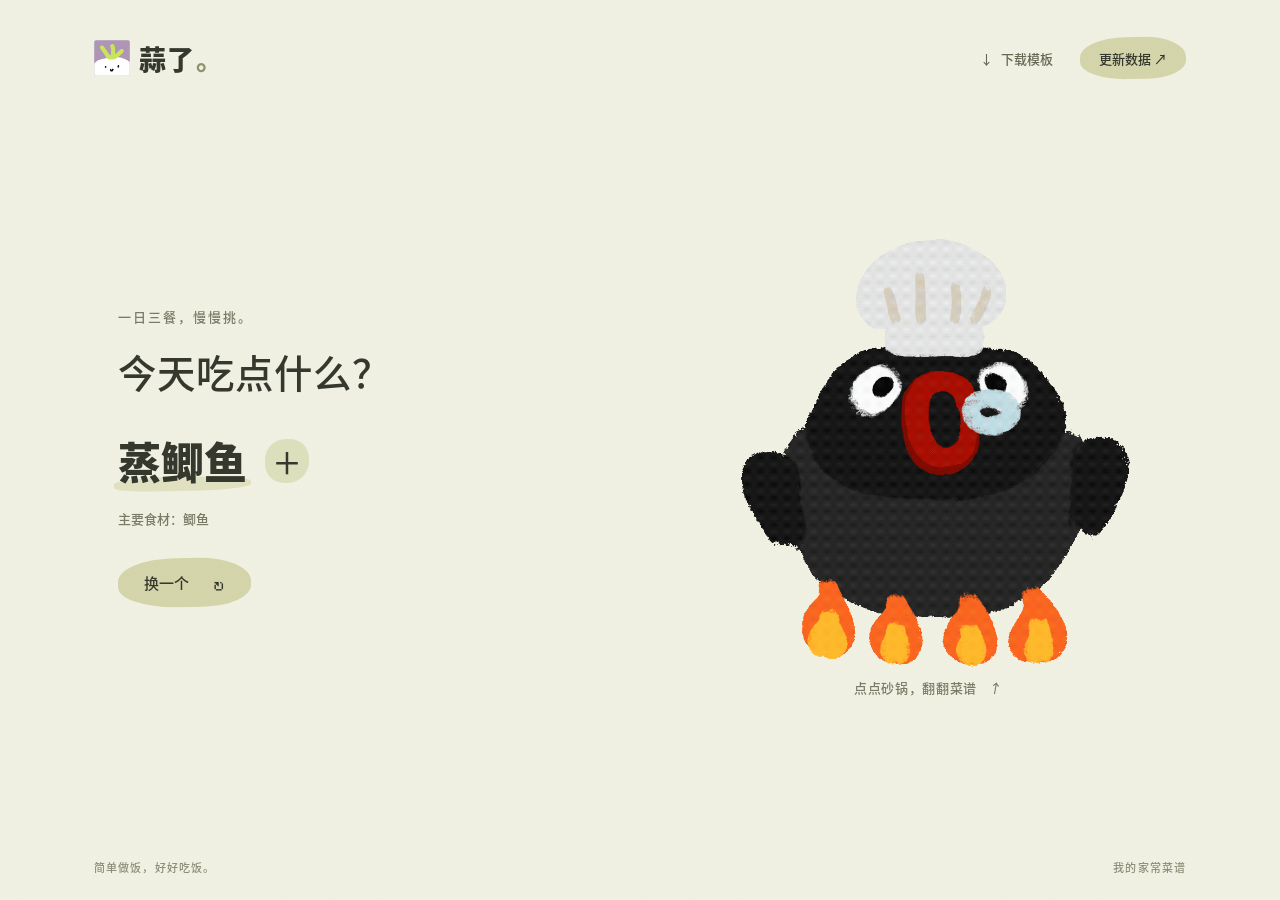
==== commit dda72314: "Add files via upload" ====
--- a/index.html
+++ b/index.html
@@ -23,7 +23,7 @@
       <header class="home-header">
         <div class="brand"><img src="assets/garlic.png" alt="" width="36" height="36"><span>蒜了<span class="brand-dot">。</span></span></div>
         <div class="data-actions">
-          <button class="text-button" onclick="downloadCSVTemplate()"><span aria-hidden="true">↓</span> 下载模板</button>
+          <button class="text-button" id="download-recipes-btn" data-recipe-export onclick="exportRecipesToExcel(this, true)"><span aria-hidden="true">↓</span> 下载模板</button>
           <button class="paint-button small" onclick="triggerFileSelect()">更新数据 <span aria-hidden="true">↗</span></button>
           <input type="file" id="file-uploader" accept=".xlsx,.csv" class="hidden" onchange="handleFileUpload(event)" aria-label="上传菜谱数据">
         </div>
@@ -78,7 +78,7 @@
           <div class="sidebar-actions">
             <button class="text-button" onclick="scrollToTop()">回到顶部 <span aria-hidden="true">↑</span></button>
             <button class="text-button" onclick="openAddDishModal()">增加菜品 <span aria-hidden="true">＋</span></button>
-            <button class="text-button" onclick="exportRecipesToExcel()" id="export-recipes-btn">导出菜谱 <span aria-hidden="true">↓</span></button>
+            <button class="text-button" onclick="exportRecipesToExcel(this)" id="export-recipes-btn" data-recipe-export>导出菜谱 <span aria-hidden="true">↓</span></button>
             <button class="text-button" onclick="toggleEditMode()" id="edit-mode-btn">编辑菜品 <span class="hand-icon icon-pencil" data-hand-icon="pencil" aria-hidden="true"></span></button>
           </div>
         </aside>
--- a/styles.css
+++ b/styles.css
@@ -1,5 +1,7 @@
 @import url('assets/fonts.css');
 @import url('assets/icons/icons.css');
+.recipe-row{-webkit-tap-highlight-color:transparent;isolation:isolate}.recipe-row:before{content:"";position:absolute;inset:0;background:var(--olive);opacity:0;z-index:-1;pointer-events:none}.recipe-row.recipe-added:before{animation:recipe-added-wash .4s ease-out}.add-btn.recipe-add-pressed{animation:recipe-add-press .22s ease-out}.cart-badge.cart-count-added{animation:cart-count-pop .26s ease-out}@keyframes recipe-added-wash{0%{opacity:0}18%{opacity:.12}100%{opacity:0}}@keyframes recipe-add-press{0%,100%{transform:scale(1)}32%{transform:scale(.92)}72%{transform:scale(1.025)}}@keyframes cart-count-pop{0%,100%{transform:scale(1)}42%{transform:scale(1.13)}}@media(prefers-reduced-motion:reduce){.recipe-row.recipe-added:before{opacity:.12}.add-btn.recipe-add-pressed,.cart-badge.cart-count-added{animation:none}}
+.recipe-page-content{display:flow-root}.recipe-next-method{display:block;width:100%;min-height:52px;padding:18px 4px;font-size:12px;line-height:1.7;color:var(--muted);text-align:center}.recipe-next-method:hover{color:var(--ink)}@media(max-width:600px){.recipe-next-method{font-size:10px}}
 :root{--paper:#f1f1e3;--rail:#ece7db;--ink:#35382d;--muted:#787b66;--olive:#d5d5ab;--blue:#b5cad9;--brown:#d6ccb7;--red:#a64e3c;--line:rgba(111,115,87,.16);font-family:Suan Sans,"Microsoft YaHei",sans-serif;color:var(--ink);background:var(--paper);font-synthesis:none}
 *{box-sizing:border-box}body{margin:0}button,input,select{font:inherit;color:inherit}button{border:0;cursor:pointer;background:none;-webkit-tap-highlight-color:transparent}button:focus-visible,input:focus-visible,select:focus-visible{outline:2px solid #667e89;outline-offset:4px}button{touch-action:manipulation}button:active{transform:translateY(1px)}img{display:block;max-width:100%}h1,h2,p{margin:0}.hidden{display:none!important}.svg-definitions{position:absolute;width:0;height:0;overflow:hidden}.recipe-book{position:relative;min-height:100svh;isolation:isolate}.recipe-book:after,.modal-sheet:after{content:"";position:absolute;inset:0;background-image:url('assets/paper.svg');opacity:.2;pointer-events:none;z-index:8;mix-blend-mode:multiply}.recipe-book:after{position:fixed}.eyebrow{font-size:13px;letter-spacing:.15em;color:var(--muted)}.brand{display:flex;align-items:center;gap:9px;font-weight:800;font-size:27px;letter-spacing:.05em;white-space:nowrap}.brand img{object-fit:contain}.brand-dot{color:#91936c}.text-button{font-size:13px;min-height:44px;padding:8px 12px;color:#656954;display:inline-flex;align-items:center;justify-content:center;gap:8px}.text-button:hover{color:var(--ink)}.paint-button{position:relative;isolation:isolate;padding:13px 26px;min-height:46px;font-weight:600;font-size:15px;white-space:nowrap}.paint-button:before{content:"";position:absolute;inset:0;z-index:-1;background:var(--olive);border-radius:43% 39% 36% 44% / 47% 48% 43% 42%;transform:rotate(-1deg)}.paint-button:hover:before{background:#cbcea0}.paint-button.small{font-size:13px;padding:10px 19px;min-height:42px}.danger{color:var(--red)}.paint-button.danger:before{background:#ebd6c9}
 .home-screen{min-height:100svh;max-width:1200px;margin:auto;padding:36px 54px 25px;display:flex;flex-direction:column}.home-header{display:flex;justify-content:space-between;align-items:center;gap:20px}.data-actions{display:flex;align-items:center;gap:15px}.home-content{flex:1;display:grid;grid-template-columns:1.05fr 1fr;align-items:center;gap:35px;padding:65px 0 60px;min-height:650px}.recommendation{padding:0 0 30px 24px}.recommendation h1{font-size:clamp(26px,3vw,40px);font-weight:500;margin:17px 0 29px;letter-spacing:.025em}.recommended-dish{display:flex;align-items:center;gap:18px;position:relative;width:fit-content;max-width:100%}.recommended-dish:after{content:"";height:14px;background:var(--olive);opacity:.6;position:absolute;bottom:2px;left:-4px;right:58px;border-radius:45% 37% 44% 29%;z-index:-1;transform:rotate(-1deg)}#recommend-dish-name{font-size:clamp(27px,3.4vw,43px);font-weight:800;line-height:1.5;transition:transform .18s;overflow-wrap:anywhere}.add-recommended{flex-shrink:0;min-width:44px;min-height:44px;border-radius:47% 43% 49% 42%;background:#dde0bc;font-size:30px;font-weight:400;line-height:1}.recommend-ingredients{margin-top:16px;font-size:13px;color:var(--muted)}.shuffle{margin-top:30px;display:inline-flex;gap:24px;align-items:center}.shuffle span{font-size:23px;line-height:1}.home-illustration{display:flex;flex-direction:column;align-items:center}.home-pot{width:100%;max-width:420px;aspect-ratio:1;position:relative;transition:transform .6s,opacity .6s}.home-pot img{position:absolute;width:139%;max-width:none;left:-19%;top:-11%;pointer-events:none}.home-pot:hover{transform:rotate(-2deg)}.pot-caption{font-size:13px;letter-spacing:.05em;color:var(--muted);margin-top:-12px}.pot-caption span{display:inline-block;margin-left:8px;transform:rotate(-35deg)}.home-footer{display:flex;justify-content:space-between;color:#8b8e77;font-size:11px;letter-spacing:.1em}
@@ -125,6 +127,6 @@
   #home-screen .note-reject .hand-icon{width:36px;height:36px}
   #home-screen .note-accept img{width:44px;height:44px;object-fit:contain}
 }
-/* This only appears when a complete new version is waiting; existing user data is kept. */
-.site-update-notice{position:fixed;left:50%;bottom:max(18px,env(safe-area-inset-bottom));transform:translateX(-50%);z-index:80;display:flex;align-items:center;gap:16px;max-width:calc(100% - 28px);padding:10px 14px;background:#fcfcf5;color:#535840;border-radius:15px 12px 17px 13px;box-shadow:0 4px 20px #434b3020;font-size:12px;white-space:nowrap}
+/* This only appears when a complete new version is waiting; existing user data is kept. */
+.site-update-notice{position:fixed;left:50%;bottom:max(18px,env(safe-area-inset-bottom));transform:translateX(-50%);z-index:80;display:flex;align-items:center;gap:16px;max-width:calc(100% - 28px);padding:10px 14px;background:#fcfcf5;color:#535840;border-radius:15px 12px 17px 13px;box-shadow:0 4px 20px #434b3020;font-size:12px;white-space:nowrap}
 .site-update-notice button{min-height:36px;padding:6px 12px;background:#d5d5ab;border-radius:13px;font-size:12px}
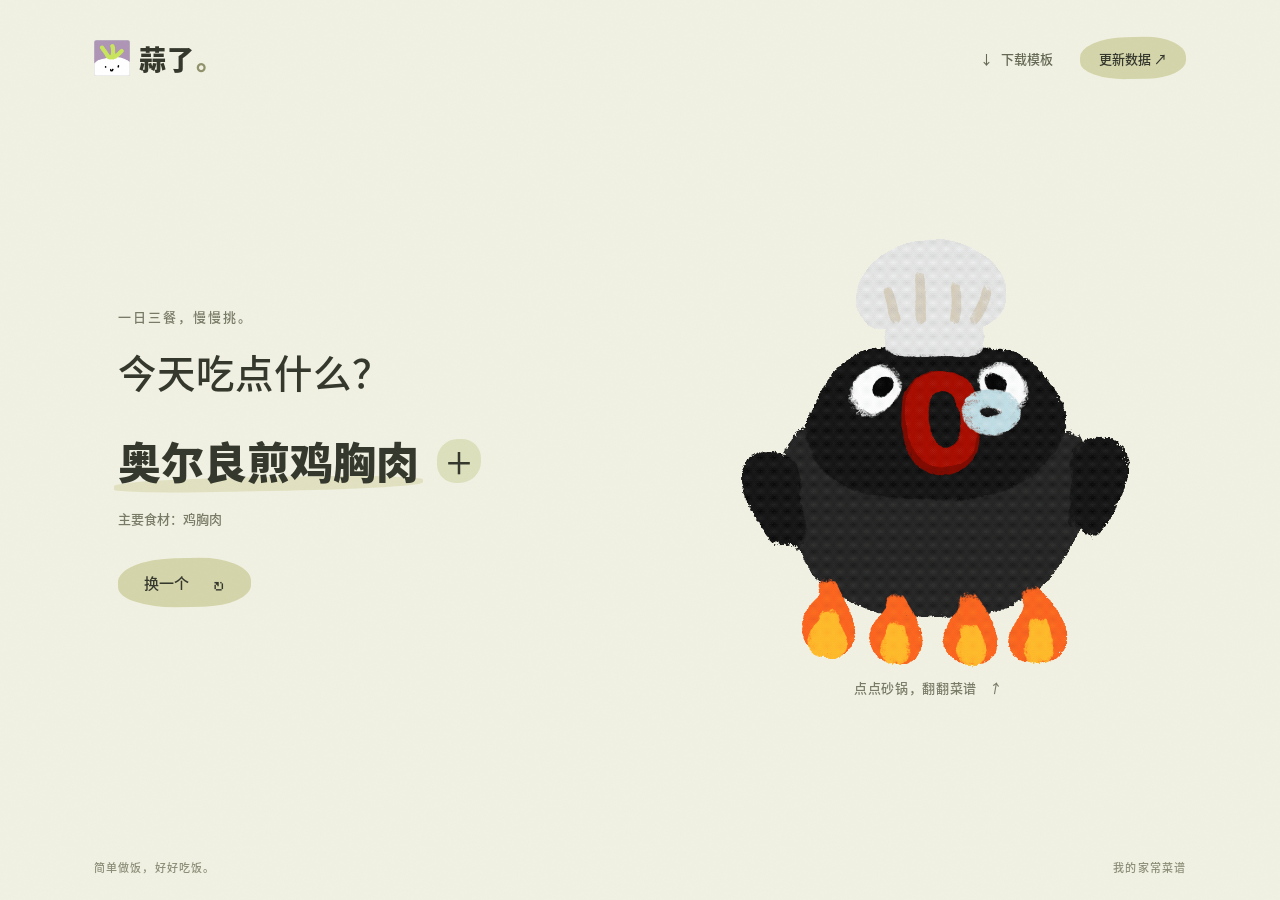
==== commit 1eb8624b: "Add files via upload" ====
--- a/index.html
+++ b/index.html
@@ -51,7 +51,7 @@
     <section id="app-screen" class="app-screen hidden fade-in" aria-label="菜谱">
       <header class="app-header">
         <button class="brand" onclick="backToHome()" aria-label="蒜了，返回首页"><img src="assets/garlic.png" alt="" width="30" height="30"><span>蒜了<span class="brand-dot">。</span></span></button>
-        <span class="app-note">今天，也好好吃饭。</span>
+        <span class="app-note">今天也好好吃饭。</span>
       </header>
       <nav class="categories" aria-label="食材种类">
         <!-- categories populated once, retaining the original handlers -->
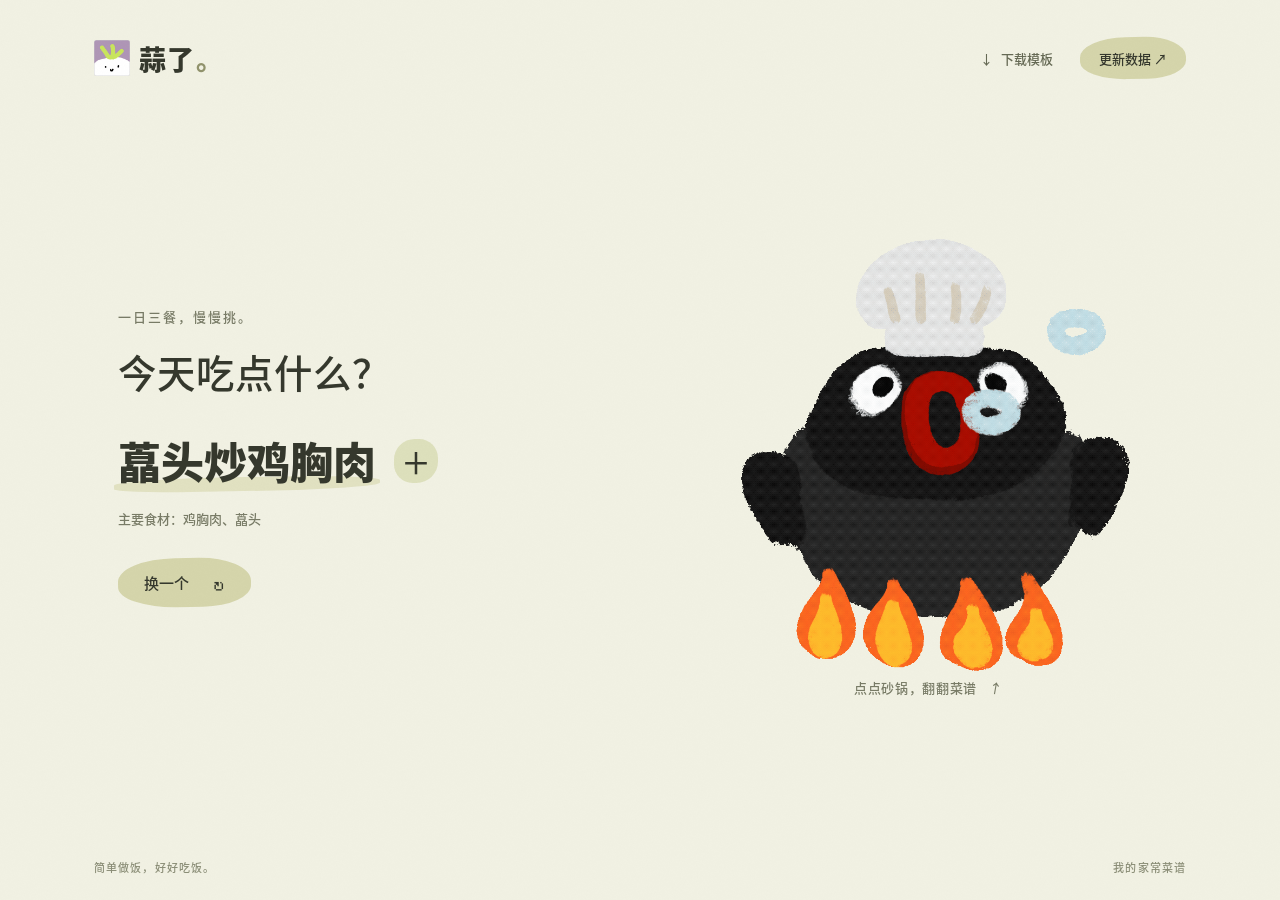
==== commit 3d633257: "Add files via upload" ====
--- a/index.html
+++ b/index.html
@@ -8,6 +8,7 @@
   <title>蒜了 · 今天也好好吃饭</title>
   <link rel="icon" href="assets/garlic.png">
   <link rel="stylesheet" href="styles.css">
+  <script src="schema.js" defer></script>
   <script src="storage.js" defer></script>
   <script src="icons.js" defer></script>
   <script src="app.js" defer></script>
@@ -70,7 +71,7 @@
             <div class="clipboard-art" aria-hidden="true"></div>
             <div class="clipboard-menu">
               <button onclick="selectDimension('烹饪方式')" id="dim-method" class="dimension-btn"><span>烹饪方式 <span class="hand-icon menu-emoji icon-frying-pan" data-hand-icon="frying-pan" aria-hidden="true"></span></span><svg class="menu-line" aria-hidden="true"><use href="#pencil-line"/></svg></button>
-              <button onclick="selectDimension('难易程度')" id="dim-difficulty" class="dimension-btn"><span>难易程度 <span class="hand-icon menu-emoji icon-star" data-hand-icon="star" aria-hidden="true"></span></span><svg class="menu-line" aria-hidden="true"><use href="#pencil-line"/></svg></button>
+              <button onclick="selectDimension('方便程度')" id="dim-difficulty" class="dimension-btn"><span>方便程度 <span class="hand-icon menu-emoji icon-star" data-hand-icon="star" aria-hidden="true"></span></span><svg class="menu-line" aria-hidden="true"><use href="#pencil-line"/></svg></button>
               <button onclick="selectDimension('开胃菜')" id="dim-appetizer" class="dimension-btn"><span>开胃菜 <span class="hand-icon menu-emoji icon-tomato" data-hand-icon="tomato" aria-hidden="true"></span></span><svg class="menu-line" aria-hidden="true"><use href="#pencil-line"/></svg></button>
               <button onclick="selectDimension('快手菜')" id="dim-quick" class="dimension-btn"><span>快手菜 <span class="hand-icon menu-emoji icon-stopwatch" data-hand-icon="stopwatch" aria-hidden="true"></span></span><svg class="menu-line" aria-hidden="true"><use href="#pencil-line"/></svg></button>
             </div>
@@ -102,8 +103,8 @@
       <form id="add-dish-form" onsubmit="saveNewDish(event)">
         <label for="dish-name">菜名 <span class="required">*</span></label><input type="text" id="dish-name" required placeholder="如：小炒肉">
         <label for="dish-ingredients">主要食材 <span class="required">*</span></label><input type="text" id="dish-ingredients" required placeholder="如：五花肉、青椒">
-        <label for="dish-garnish">配料 <span class="optional">选填</span></label><input type="text" id="dish-garnish" placeholder="如：蒜头、豆豉">
-        <div class="form-grid"><div><label for="dish-type">种类</label><select id="dish-type"><option value="鸡">鸡</option><option value="猪">猪</option><option value="牛">牛</option><option value="水产">水产</option><option value="鸭">鸭</option><option value="蔬菜">蔬菜</option><option value="干货">干货</option></select></div><div><label for="dish-method">烹饪方式</label><select id="dish-method"><option>炒</option><option>蒸</option><option>煎</option><option>焗</option><option>炖</option><option>白灼</option><option>上汤</option></select></div><div><label for="dish-difficulty">难易程度</label><select id="dish-difficulty"><option value="1">1 星</option><option value="2">2 星</option><option value="3">3 星</option></select></div><div><label for="dish-flavor">口味</label><select id="dish-flavor"><option>开胃</option><option>适中</option><option>清淡</option><option>油腻</option></select></div></div>
+        <fieldset class="dish-type-options"><legend>食材分类（可多选）</legend><label><input type="checkbox" name="dish-types" value="禽类">禽类</label><label><input type="checkbox" name="dish-types" value="猪">猪</label><label><input type="checkbox" name="dish-types" value="牛羊">牛羊</label><label><input type="checkbox" name="dish-types" value="水产">水产</label><label><input type="checkbox" name="dish-types" value="蛋豆">蛋豆</label><label><input type="checkbox" name="dish-types" value="蔬菜">蔬菜</label><label><input type="checkbox" name="dish-types" value="干货">干货</label></fieldset>
+        <div class="form-grid"><div><label for="dish-method">烹饪方式</label><select id="dish-method"><option>炒</option><option>蒸</option><option>煎</option><option>焗</option><option>炖</option><option>白灼</option><option>上汤</option><option>其它</option></select></div><div><label for="dish-convenience">方便程度</label><select id="dish-convenience"><option value="1">1 星 · 省事</option><option value="2">2 星 · 一般</option><option value="3">3 星 · 较费事</option></select></div><div><label for="dish-appetizing">开胃</label><select id="dish-appetizing"><option>否</option><option>是</option></select></div></div>
         <div class="dialog-actions"><button type="button" class="text-button" onclick="closeAddDishModal()">取消</button><button type="submit" class="paint-button">保存菜品</button></div>
       </form>
     </div>
--- a/styles.css
+++ b/styles.css
@@ -130,3 +130,5 @@
 /* This only appears when a complete new version is waiting; existing user data is kept. */
 .site-update-notice{position:fixed;left:50%;bottom:max(18px,env(safe-area-inset-bottom));transform:translateX(-50%);z-index:80;display:flex;align-items:center;gap:16px;max-width:calc(100% - 28px);padding:10px 14px;background:#fcfcf5;color:#535840;border-radius:15px 12px 17px 13px;box-shadow:0 4px 20px #434b3020;font-size:12px;white-space:nowrap}
 .site-update-notice button{min-height:36px;padding:6px 12px;background:#d5d5ab;border-radius:13px;font-size:12px}
+
+.dish-type-options{border:0;padding:0;margin:16px 0 8px;display:flex;flex-wrap:wrap;gap:8px 14px}.dish-type-options legend{font-size:12px;padding:0;margin-bottom:7px}.form-sheet .dish-type-options label{display:inline-flex;align-items:center;gap:6px;margin:0;min-height:36px}.form-sheet .dish-type-options input{width:18px;height:18px;padding:0;accent-color:#787b66}
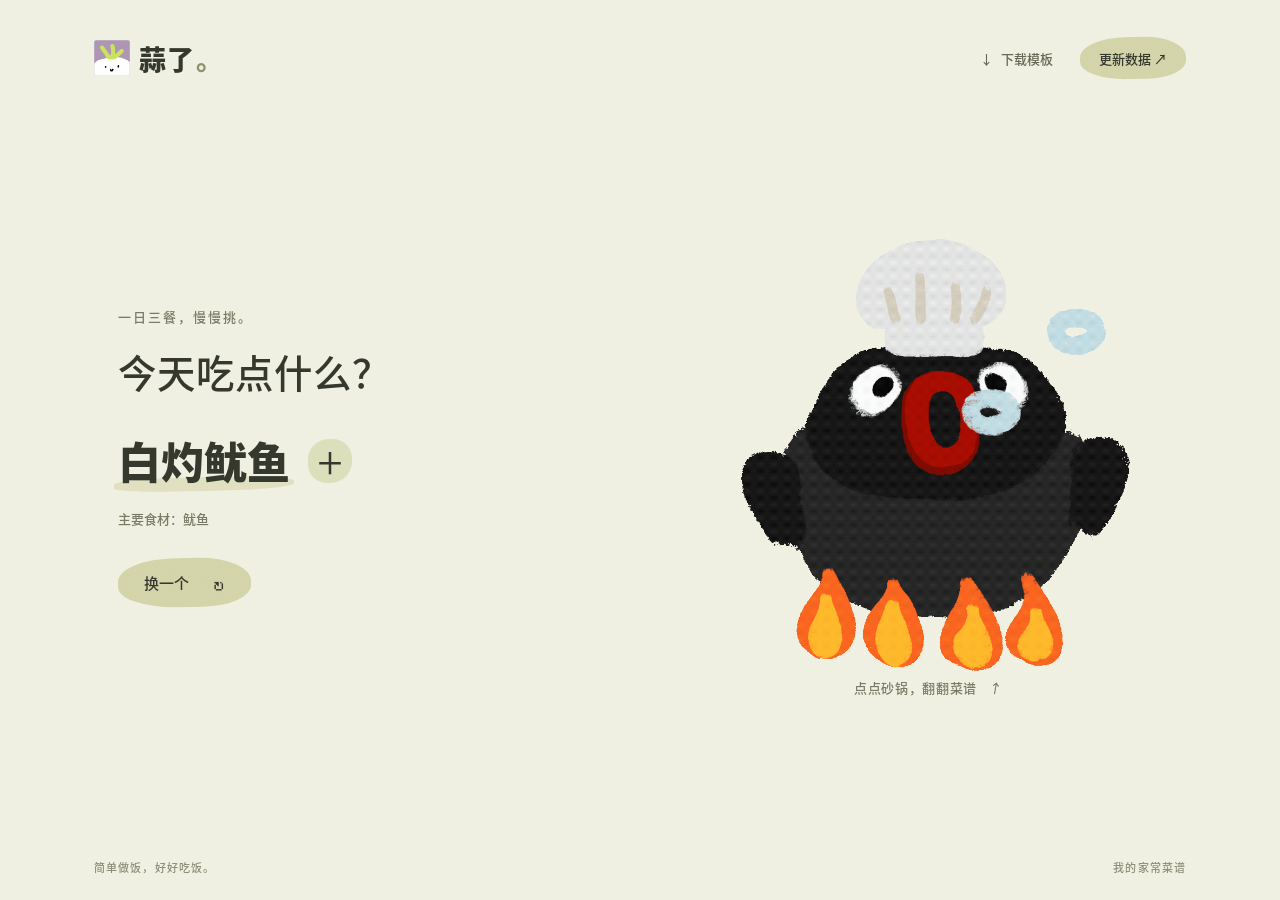
==== commit 24542201: "Add files via upload" ====
--- a/index.html
+++ b/index.html
@@ -104,7 +104,7 @@
         <label for="dish-name">菜名 <span class="required">*</span></label><input type="text" id="dish-name" required placeholder="如：小炒肉">
         <label for="dish-ingredients">主要食材 <span class="required">*</span></label><input type="text" id="dish-ingredients" required placeholder="如：五花肉、青椒">
         <fieldset class="dish-type-options"><legend>食材分类（可多选）</legend><label><input type="checkbox" name="dish-types" value="禽类">禽类</label><label><input type="checkbox" name="dish-types" value="猪">猪</label><label><input type="checkbox" name="dish-types" value="牛羊">牛羊</label><label><input type="checkbox" name="dish-types" value="水产">水产</label><label><input type="checkbox" name="dish-types" value="蛋豆">蛋豆</label><label><input type="checkbox" name="dish-types" value="蔬菜">蔬菜</label><label><input type="checkbox" name="dish-types" value="干货">干货</label></fieldset>
-        <div class="form-grid"><div><label for="dish-method">烹饪方式</label><select id="dish-method"><option>炒</option><option>蒸</option><option>煎</option><option>焗</option><option>炖</option><option>白灼</option><option>上汤</option><option>其它</option></select></div><div><label for="dish-convenience">方便程度</label><select id="dish-convenience"><option value="1">1 星 · 省事</option><option value="2">2 星 · 一般</option><option value="3">3 星 · 较费事</option></select></div><div><label for="dish-appetizing">开胃</label><select id="dish-appetizing"><option>否</option><option>是</option></select></div></div>
+        <div class="form-grid"><div><label for="dish-method">烹饪方式</label><select id="dish-method"><option>炒</option><option>蒸</option><option>煎</option><option>焗</option><option>炖</option><option>白灼</option><option>其它</option></select></div><div><label for="dish-convenience">方便程度</label><select id="dish-convenience"><option value="1">1 星 · 省事</option><option value="2">2 星 · 一般</option><option value="3">3 星 · 较费事</option></select></div><div><label for="dish-appetizing">开胃</label><select id="dish-appetizing"><option>否</option><option>是</option></select></div></div>
         <div class="dialog-actions"><button type="button" class="text-button" onclick="closeAddDishModal()">取消</button><button type="submit" class="paint-button">保存菜品</button></div>
       </form>
     </div>
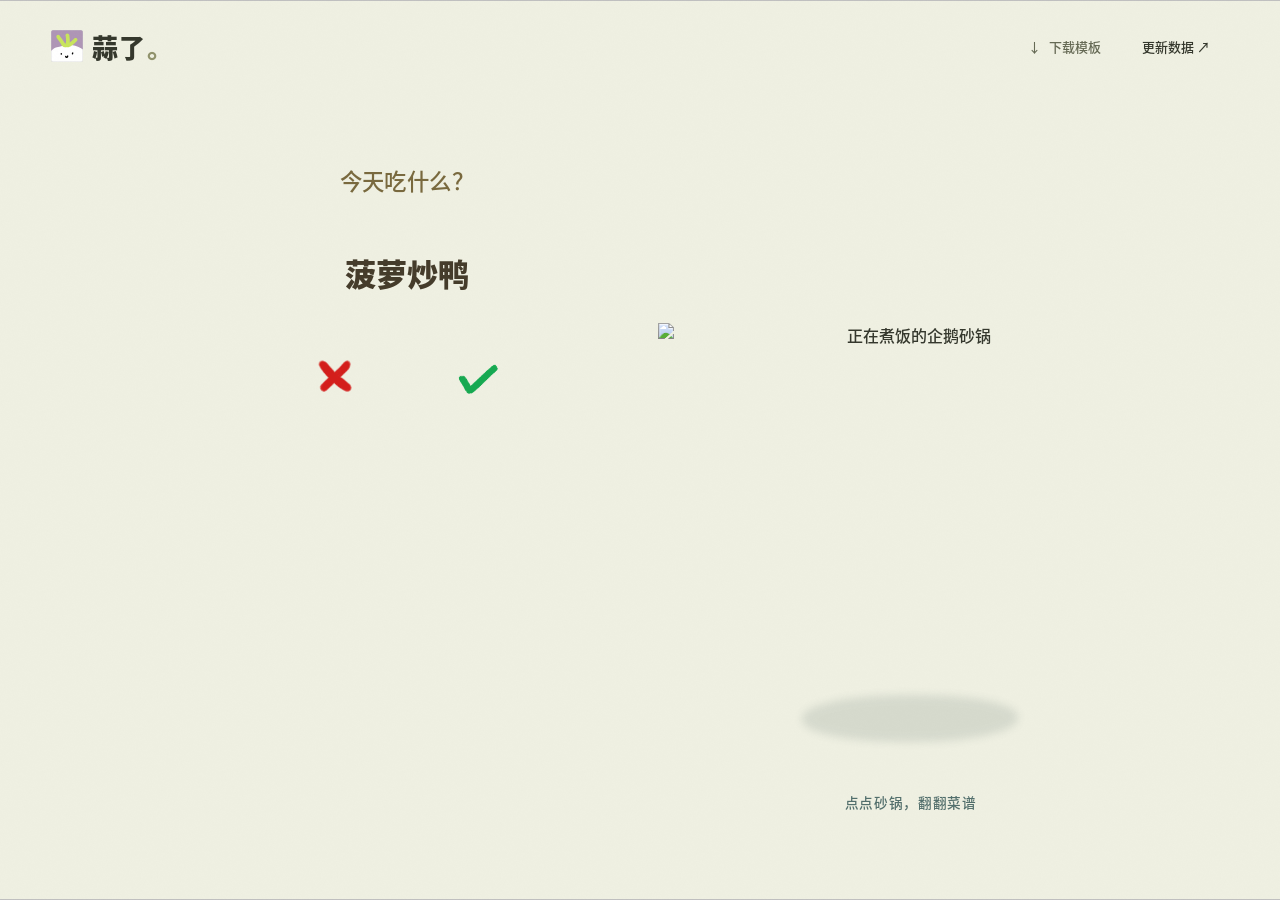
==== commit 31487d4e: "Add files via upload" ====
--- a/index.html
+++ b/index.html
@@ -7,11 +7,14 @@
   <meta name="description" content="蒜了，一本慢慢挑、好好吃的家常菜谱。">
   <title>蒜了 · 今天也好好吃饭</title>
   <link rel="icon" href="assets/garlic.png">
-  <link rel="stylesheet" href="styles.css">
+  <link rel="stylesheet" href="styles.css">
+  <link rel="stylesheet" href="desktop-home.css">
+  <link rel="stylesheet" href="desktop-recipes.css">
   <script src="schema.js" defer></script>
   <script src="storage.js" defer></script>
   <script src="icons.js" defer></script>
   <script src="app.js" defer></script>
+  <script src="desktop-recipes.js" defer></script>
   <script src="offline.js" defer></script>
 </head>
 <body>
@@ -29,7 +32,10 @@
           <input type="file" id="file-uploader" accept=".xlsx,.csv" class="hidden" onchange="handleFileUpload(event)" aria-label="上传菜谱数据">
         </div>
       </header>
-      <div class="home-content">
+      <div class="home-content">
+        <img class="desktop-kitchen-layer desktop-note-art" src="assets/desktop-note.png" alt="" aria-hidden="true" decoding="async">
+        <img class="desktop-kitchen-layer desktop-stand-art" src="assets/desktop-pot-stand.png" alt="" aria-hidden="true" decoding="async">
+        <div class="desktop-pot-shadow" aria-hidden="true"></div>
         <div class="recommendation">
           <p class="eyebrow">一日三餐，慢慢挑。</p>
           <h1><span class="desktop-recommend-title">今天吃点什么？</span><span class="mobile-recommend-title">今天吃什么？</span></h1>
@@ -42,7 +48,7 @@
           </div>
         </div>
         <div class="home-illustration">
-          <button id="home-pot-container" class="home-pot" onclick="transitionToApp()" aria-label="打开菜谱，开始选菜"><img src="assets/penguin-pot.webp" alt="正在煮饭的企鹅砂锅" fetchpriority="high"></button>
+          <button id="home-pot-container" class="home-pot" onclick="transitionToApp()" aria-label="打开菜谱，开始选菜"><picture><source media="(min-width: 601px)" srcset="assets/desktop-penguin-pot.gif"><img src="assets/penguin-pot.webp" alt="正在煮饭的企鹅砂锅" fetchpriority="high"></picture></button>
           <p class="pot-caption">点点砂锅，翻翻菜谱 <span aria-hidden="true">↗</span></p>
         </div>
       </div>
@@ -52,7 +58,11 @@
     <section id="app-screen" class="app-screen hidden fade-in" aria-label="菜谱">
       <header class="app-header">
         <button class="brand" onclick="backToHome()" aria-label="蒜了，返回首页"><img src="assets/garlic.png" alt="" width="30" height="30"><span>蒜了<span class="brand-dot">。</span></span></button>
-        <span class="app-note">今天也好好吃饭。</span>
+        <div class="recipe-actions" aria-label="菜谱管理">
+          <button class="text-button" onclick="openAddDishModal()">增加菜品 <span aria-hidden="true">＋</span></button>
+          <button class="text-button" onclick="exportRecipesToExcel(this)" id="export-recipes-btn" data-recipe-export>导出菜谱 <span aria-hidden="true">↓</span></button>
+          <button class="text-button" onclick="toggleEditMode()" id="edit-mode-btn">编辑菜品 <span class="hand-icon icon-pencil" data-hand-icon="pencil" aria-hidden="true"></span></button>
+        </div>
       </header>
       <nav class="categories" aria-label="食材种类">
         <!-- categories populated once, retaining the original handlers -->
@@ -66,7 +76,7 @@
           <div class="filter-caption"><span id="active-filter-indicator">种类：鸡</span><span id="filtered-count">0 条</span></div>
           <div id="recipe-list-container" class="recipe-list"></div>
         </section>
-        <aside class="right-sidebar" aria-label="筛选与菜品管理">
+        <aside class="right-sidebar" aria-label="菜谱筛选">
           <div class="clipboard">
             <div class="clipboard-art" aria-hidden="true"></div>
             <div class="clipboard-menu">
@@ -76,12 +86,7 @@
               <button onclick="selectDimension('快手菜')" id="dim-quick" class="dimension-btn"><span>快手菜 <span class="hand-icon menu-emoji icon-stopwatch" data-hand-icon="stopwatch" aria-hidden="true"></span></span><svg class="menu-line" aria-hidden="true"><use href="#pencil-line"/></svg></button>
             </div>
           </div>
-          <div class="sidebar-actions">
-            <button class="text-button" onclick="scrollToTop()">回到顶部 <span aria-hidden="true">↑</span></button>
-            <button class="text-button" onclick="openAddDishModal()">增加菜品 <span aria-hidden="true">＋</span></button>
-            <button class="text-button" onclick="exportRecipesToExcel(this)" id="export-recipes-btn" data-recipe-export>导出菜谱 <span aria-hidden="true">↓</span></button>
-            <button class="text-button" onclick="toggleEditMode()" id="edit-mode-btn">编辑菜品 <span class="hand-icon icon-pencil" data-hand-icon="pencil" aria-hidden="true"></span></button>
-          </div>
+
         </aside>
       </div>
       <div class="floating-pot">
--- a/desktop-home.css
+++ b/desktop-home.css
@@ -0,0 +1,203 @@
+/* All desktop artwork shares the original 2560 × 1440 canvas.
+   Cover the viewport with that canvas, then position controls in its coordinates.
+   Mobile continues to use styles.css and the original mobile assets. */
+.desktop-kitchen-layer,
+.desktop-pot-shadow { display: none; }
+
+@media (min-width: 601px) {
+  #home-screen {
+    position: relative;
+    isolation: isolate;
+    container-type: size;
+    width: 100%;
+    max-width: none;
+    height: 100svh;
+    min-height: 540px;
+    margin: 0;
+    padding: 0;
+    overflow: hidden;
+    background: #eff0e2;
+  }
+
+  #home-screen .home-content {
+    position: absolute;
+    left: 50%;
+    top: 50%;
+    width: max(100cqw, 177.777778cqh);
+    height: max(56.25cqw, 100cqh);
+    min-height: 0;
+    margin: 0;
+    padding: 0;
+    display: block;
+    flex: none;
+    container-type: inline-size;
+    transform: translate(-50%, -50%);
+    background: url('assets/desktop-background.jpg') center / 100% 100% no-repeat;
+  }
+
+  #home-screen .desktop-kitchen-layer {
+    position: absolute;
+    inset: 0;
+    display: block;
+    width: 100%;
+    height: 100%;
+    max-width: none;
+    pointer-events: none;
+    user-select: none;
+  }
+
+  #home-screen .desktop-pot-shadow {
+    display: block;
+    position: absolute;
+    left: 60.15%;
+    top: 77.2%;
+    width: 13.5%;
+    height: 5.3%;
+    border-radius: 48% 45% 49% 46%;
+    background: #354d4a;
+    opacity: .13;
+    filter: blur(4px);
+    pointer-events: none;
+  }
+
+  #home-screen .home-header {
+    position: absolute;
+    top: max(24px, env(safe-area-inset-top));
+    left: max(4%, env(safe-area-inset-left));
+    right: max(4%, env(safe-area-inset-right));
+    z-index: 3;
+    gap: 12px;
+  }
+  #home-screen .brand { font-size: 26px; }
+  #home-screen .brand img { width: 32px; height: 32px; }
+  #home-screen .data-actions { gap: 10px; }
+  #home-screen .data-actions button { font-size: 13px; font-weight: 500; }
+  #home-screen .data-actions .paint-button:before { display: none; }
+
+  /* Visible note bounds: (639,216)–(1175,677), in the source canvas. */
+  #home-screen .recommendation {
+    position: absolute;
+    left: 24.960938%;
+    top: 15%;
+    width: 20.9375%;
+    height: 32.013889%;
+    min-height: 0;
+    padding: 1.8cqw 1.5cqw 1.2cqw;
+    display: grid;
+    grid-template-rows: auto minmax(0, 1fr) auto;
+    gap: 6px;
+    text-align: center;
+    background: none;
+    z-index: 2;
+  }
+  #home-screen .recommendation > .eyebrow,
+  #home-screen .recommend-ingredients,
+  #home-screen .add-recommended,
+  #home-screen .shuffle,
+  #home-screen .desktop-recommend-title { display: none; }
+  #home-screen .mobile-recommend-title { display: inline; }
+  #home-screen .recommendation h1 {
+    margin: 0;
+    font-size: clamp(16px, 1.4cqw, 28px);
+    line-height: 1.5;
+    font-weight: 500;
+    letter-spacing: .02em;
+    color: #79693e;
+  }
+  #home-screen .recommended-dish {
+    align-self: center;
+    display: flex;
+    align-items: center;
+    justify-content: center;
+    width: 100%;
+    max-width: 100%;
+    min-height: 0;
+    margin: 0;
+    gap: 0;
+  }
+  #home-screen .recommended-dish:after { display: none; }
+  #home-screen #recommend-dish-name {
+    min-width: 0;
+    font-size: clamp(20px, 1.95cqw, 38px);
+    line-height: 1.45;
+    color: #453c2b;
+    overflow-wrap: anywhere;
+    text-wrap: balance;
+  }
+  #home-screen .note-actions {
+    display: flex;
+    align-items: center;
+    justify-content: space-around;
+    min-height: 44px;
+    width: 100%;
+  }
+  #home-screen .note-actions button {
+    display: grid;
+    place-items: center;
+    width: max(44px, 3.5cqw);
+    height: max(44px, 3.5cqw);
+    padding: 0;
+    background: transparent;
+    transition: transform .18s ease;
+  }
+  #home-screen .note-reject .hand-icon { width: clamp(32px, 2.8cqw, 56px); height: clamp(32px, 2.8cqw, 56px); }
+  #home-screen .note-accept img { width: clamp(38px, 3.3cqw, 66px); height: clamp(38px, 3.3cqw, 66px); object-fit: contain; }
+  #home-screen .note-actions button:hover { transform: scale(1.08) rotate(-4deg); }
+
+  /* 1080 × 996 animation placed at (1308,517), drawn at 810 × 747.
+     Its transparent margins put the visible feet on the hand-drawn stand. */
+  #home-screen .home-illustration {
+    position: absolute;
+    left: 51.09375%;
+    top: 35.902778%;
+    width: 31.640625%;
+    display: block;
+    z-index: 1;
+  }
+  #home-screen .home-pot {
+    display: block;
+    position: relative;
+    width: 100%;
+    height: auto;
+    max-width: none;
+    aspect-ratio: 1080 / 996;
+    margin: 0;
+    padding: 0;
+    transition: transform .25s ease;
+  }
+  #home-screen .home-pot img {
+    position: absolute;
+    inset: 0;
+    width: 100%;
+    height: 100%;
+    max-width: none;
+    object-fit: contain;
+    pointer-events: none;
+  }
+  #home-screen .home-pot:hover { transform: translateY(-2px); }
+  #home-screen .pot-caption {
+    margin: 0;
+    padding-top: 2px;
+    text-align: center;
+    font-size: clamp(11px, .85cqw, 16px);
+    line-height: 1.5;
+    color: #526f6c;
+  }
+  #home-screen .pot-caption span,
+  #home-screen .home-footer { display: none; }
+}
+
+/* Portrait tablets retain the same shared canvas with a smaller crop.
+   Extend the drawing's flat top/bottom colors instead of clipping the note. */
+@media (min-width: 601px) and (max-aspect-ratio: 1/1) {
+  #home-screen { background: linear-gradient(#eff0e2 0 50%, #d3d4aa 50% 100%); }
+  #home-screen .home-content {
+    width: 118.518519cqw;
+    height: 66.666667cqw;
+  }
+}
+
+@media (prefers-reduced-motion: reduce) {
+  #home-screen .home-pot,
+  #home-screen .note-actions button { transition: none; }
+}
--- a/desktop-recipes.css
+++ b/desktop-recipes.css
@@ -0,0 +1,88 @@
+/* Keep the original icon rail / single recipe list / clipboard arrangement. */
+#app-screen .recipe-page-content { display: flow-root; }
+#app-screen .app-header { gap: 12px; }
+#app-screen .recipe-actions { display: flex; align-items: center; justify-content: flex-end; gap: 14px; }
+#app-screen .recipe-actions .text-button { min-height: 44px; padding: 8px 6px; gap: 6px; white-space: nowrap; }
+#app-screen .recipe-actions .hand-icon { width: 22px; height: 22px; }
+#app-screen #edit-mode-btn[class~='bg-red-500'] { color: var(--red); }
+
+/* Leave a visible scrollbar only on the recipe list. Other scrollable
+   areas remain accessible by wheel, touch and keyboard. */
+#app-screen .tag-list,
+#app-screen .cart-items,
+#app-screen .cart-popup { scrollbar-width: none; }
+#app-screen .tag-list::-webkit-scrollbar,
+#app-screen .cart-items::-webkit-scrollbar,
+#app-screen .cart-popup::-webkit-scrollbar { display: none; }
+#app-screen .right-sidebar { overflow: hidden; }
+
+#app-screen .cart-toggle { cursor: grab; user-select: none; -webkit-user-select: none; }
+#app-screen .cart-toggle img { pointer-events: none; -webkit-user-drag: none; }
+#app-screen .floating-pot.pot-dragging .cart-toggle { cursor: grabbing; }
+#app-screen .floating-pot.pot-dragging .pot-image { transform: rotate(-3deg); }
+#app-screen .cart-popup {
+  position: absolute;
+  right: 0;
+  bottom: calc(100% + 14px);
+  width: min(330px, calc(100vw - 32px));
+  max-height: calc(100svh - 24px);
+  margin: 0;
+  overflow: auto;
+}
+
+@media (min-width: 601px) {
+  #app-screen { max-width: 1320px; padding-top: 0; }
+  #app-screen .book-body { grid-template-columns: 128px minmax(0, 1fr) 222px; }
+  #app-screen .categories { align-items: center; padding: 8px 180px 22px 138px; }
+  #app-screen .categories .category-btn { min-height: 84px; padding: 4px 8px; }
+  #app-screen .category-icon .hand-icon { width: clamp(56px, 5.5vw, 72px); height: clamp(56px, 5.5vw, 72px); }
+  #app-screen .recipe-content { padding-left: 38px; padding-right: 30px; }
+  #app-screen .recipe-list { padding-bottom: 30px; }
+  #app-screen .right-sidebar {
+    display: flex;
+    flex-direction: column;
+    align-items: center;
+    min-width: 0;
+    padding: 8px 12px 165px;
+  }
+  #app-screen .clipboard { width: 100%; max-width: 196px; height: 340px; min-height: 0; flex: 0 1 340px; aspect-ratio: auto; }
+  #app-screen .clipboard-art { border-image-width: 58px 11px 23px 11px; }
+  #app-screen .clipboard-menu { left: 11%; right: 10%; top: 20%; bottom: 8%; }
+  #app-screen .dimension-btn { min-height: 42px; padding: 7px 0 10px; font-size: 15px; }
+  #app-screen .menu-emoji.hand-icon { width: 26px; height: 26px; }
+  #app-screen .floating-pot { right: 34px; bottom: 24px; }
+  #app-screen .cart-toggle { width: 142px; }
+  #app-screen .pot-image { width: 122px; height: 122px; }
+}
+
+@media (min-width: 601px) and (max-width: 900px) {
+  #app-screen .app-header { padding-left: 24px; padding-right: 24px; }
+  #app-screen .recipe-actions { gap: 9px; }
+  #app-screen .recipe-actions .text-button { font-size: 12px; }
+  #app-screen .book-body { grid-template-columns: 88px minmax(0, 1fr) 168px; }
+  #app-screen .categories { padding-left: 90px; padding-right: 148px; }
+  #app-screen .categories .category-btn { min-height: 72px; min-width: 0; padding-left: 3px; padding-right: 3px; }
+  #app-screen .category-icon .hand-icon { width: 56px; height: 56px; }
+  #app-screen .recipe-content { padding-left: 25px; padding-right: 18px; }
+  #app-screen .right-sidebar { padding-left: 7px; padding-right: 7px; padding-bottom: 147px; }
+  #app-screen .dimension-btn { font-size: 13px; }
+  #app-screen .menu-emoji.hand-icon { width: 22px; height: 22px; }
+  #app-screen .floating-pot { right: 18px; bottom: 18px; }
+  #app-screen .cart-toggle { width: 132px; }
+  #app-screen .pot-image { width: 112px; height: 112px; }
+}
+
+@media (max-width: 600px) {
+  #app-screen .app-header { gap: 6px; padding-left: 13px; padding-right: 10px; }
+  #app-screen .app-header .brand { font-size: 19px; gap: 4px; }
+  #app-screen .recipe-actions { gap: 3px; }
+  #app-screen .recipe-actions .text-button { font-size: 10px; padding: 6px 3px; gap: 3px; }
+  #app-screen .recipe-actions .hand-icon { width: 16px; height: 16px; }
+  #app-screen .category-icon .hand-icon { width: 46px; height: 46px; }
+  #app-screen .categories .category-btn { min-height: 60px; }
+  #app-screen .right-sidebar { padding-bottom: 130px; margin-bottom: 0; }
+}
+
+@media (prefers-reduced-motion: reduce) {
+  #app-screen .floating-pot.pot-dragging .pot-image { transform: none; }
+}
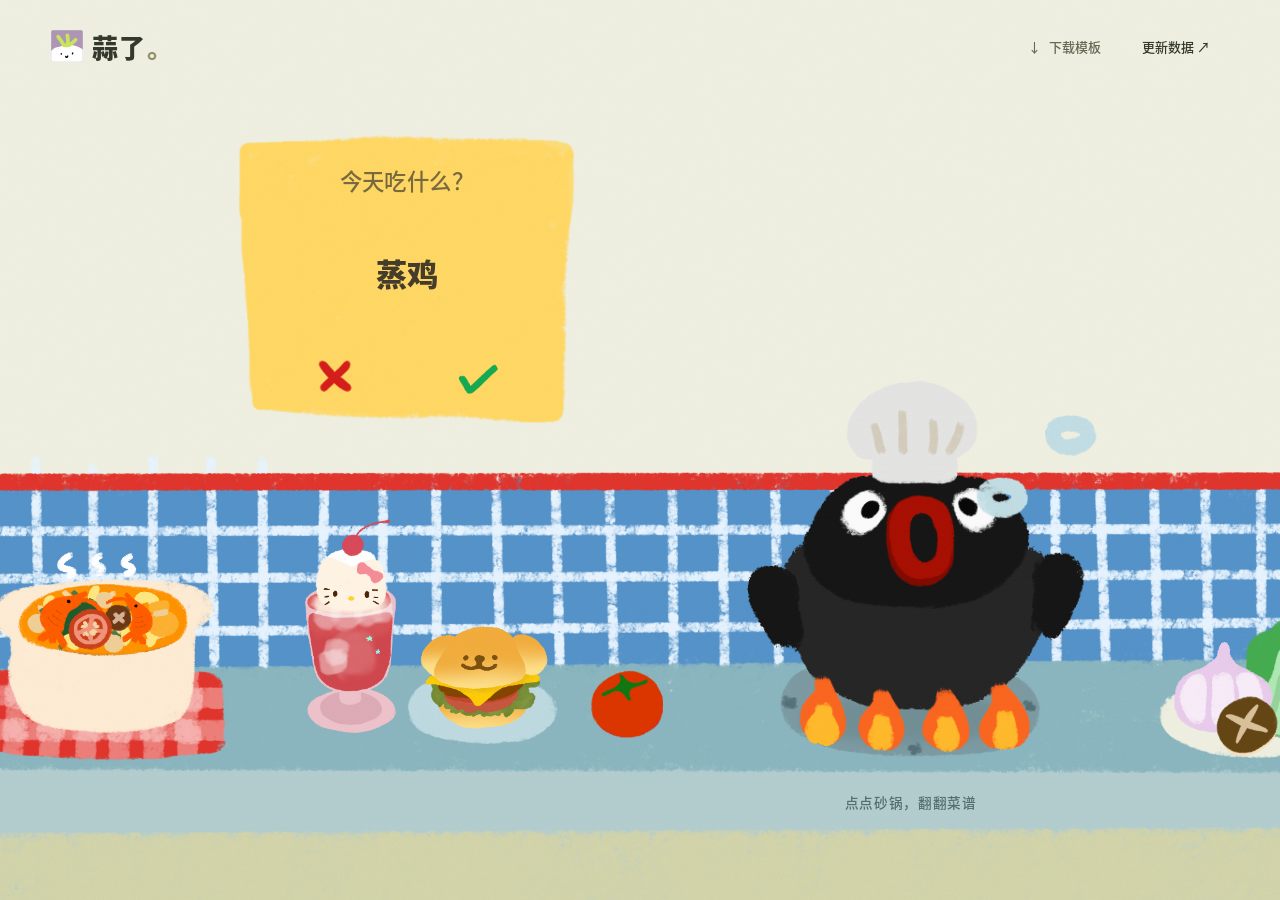
==== commit 4f34f213: "Add files via upload" ====
--- a/index.html
+++ b/index.html
@@ -58,7 +58,9 @@
     <section id="app-screen" class="app-screen hidden fade-in" aria-label="菜谱">
       <header class="app-header">
         <button class="brand" onclick="backToHome()" aria-label="蒜了，返回首页"><img src="assets/garlic.png" alt="" width="30" height="30"><span>蒜了<span class="brand-dot">。</span></span></button>
-        <div class="recipe-actions" aria-label="菜谱管理">
+        <span class="app-note mobile-app-note">今天，也好好吃饭。</span>
+        <div class="recipe-actions sidebar-actions" aria-label="菜谱管理">
+          <button class="text-button mobile-scroll-top" onclick="scrollToTop()">回到顶部 <span aria-hidden="true">↑</span></button>
           <button class="text-button" onclick="openAddDishModal()">增加菜品 <span aria-hidden="true">＋</span></button>
           <button class="text-button" onclick="exportRecipesToExcel(this)" id="export-recipes-btn" data-recipe-export>导出菜谱 <span aria-hidden="true">↓</span></button>
           <button class="text-button" onclick="toggleEditMode()" id="edit-mode-btn">编辑菜品 <span class="hand-icon icon-pencil" data-hand-icon="pencil" aria-hidden="true"></span></button>
@@ -76,7 +78,7 @@
           <div class="filter-caption"><span id="active-filter-indicator">种类：鸡</span><span id="filtered-count">0 条</span></div>
           <div id="recipe-list-container" class="recipe-list"></div>
         </section>
-        <aside class="right-sidebar" aria-label="菜谱筛选">
+        <aside class="right-sidebar" aria-label="筛选与菜品管理">
           <div class="clipboard">
             <div class="clipboard-art" aria-hidden="true"></div>
             <div class="clipboard-menu">
@@ -86,7 +88,7 @@
               <button onclick="selectDimension('快手菜')" id="dim-quick" class="dimension-btn"><span>快手菜 <span class="hand-icon menu-emoji icon-stopwatch" data-hand-icon="stopwatch" aria-hidden="true"></span></span><svg class="menu-line" aria-hidden="true"><use href="#pencil-line"/></svg></button>
             </div>
           </div>
-
+          <div class="mobile-actions-slot"></div>
         </aside>
       </div>
       <div class="floating-pot">
--- a/desktop-recipes.css
+++ b/desktop-recipes.css
@@ -5,6 +5,10 @@
 #app-screen .recipe-actions .text-button { min-height: 44px; padding: 8px 6px; gap: 6px; white-space: nowrap; }
 #app-screen .recipe-actions .hand-icon { width: 22px; height: 22px; }
 #app-screen #edit-mode-btn[class~='bg-red-500'] { color: var(--red); }
+#app-screen .mobile-app-note,
+#app-screen .mobile-scroll-top { display: none; }
+#app-screen .recipe-actions { width: auto; margin: 0; flex-direction: row; }
+#app-screen .recipe-actions .text-button { width: auto; margin: 0; }
 
 /* Leave a visible scrollbar only on the recipe list. Other scrollable
    areas remain accessible by wheel, touch and keyboard. */
@@ -73,14 +77,18 @@
 }
 
 @media (max-width: 600px) {
-  #app-screen .app-header { gap: 6px; padding-left: 13px; padding-right: 10px; }
-  #app-screen .app-header .brand { font-size: 19px; gap: 4px; }
-  #app-screen .recipe-actions { gap: 3px; }
-  #app-screen .recipe-actions .text-button { font-size: 10px; padding: 6px 3px; gap: 3px; }
-  #app-screen .recipe-actions .hand-icon { width: 16px; height: 16px; }
+  #app-screen .app-header { gap: 8px; padding-left: 17px; padding-right: 17px; }
+  #app-screen .app-header .brand { font-size: 21px; gap: 6px; }
+  #app-screen .mobile-app-note { display: block; }
+  #app-screen .mobile-scroll-top { display: inline-flex; }
+  #app-screen .recipe-actions { width: 100%; flex-direction: column; align-items: center; gap: 0; margin-top: 8px; }
+  #app-screen .recipe-actions .text-button { width: 100%; font-size: 10px; padding: 6px 1px; gap: 3px; }
+  #app-screen .recipe-actions .hand-icon { width: 21px; height: 21px; }
+  #app-screen .recipe-actions .text-button:nth-child(2) { margin-top: 3px; }
   #app-screen .category-icon .hand-icon { width: 46px; height: 46px; }
   #app-screen .categories .category-btn { min-height: 60px; }
-  #app-screen .right-sidebar { padding-bottom: 130px; margin-bottom: 0; }
+  #app-screen .right-sidebar { padding-bottom: 145px; margin-bottom: 0; overflow-y: auto; scrollbar-width: none; }
+  #app-screen .right-sidebar::-webkit-scrollbar { display: none; }
 }
 
 @media (prefers-reduced-motion: reduce) {
